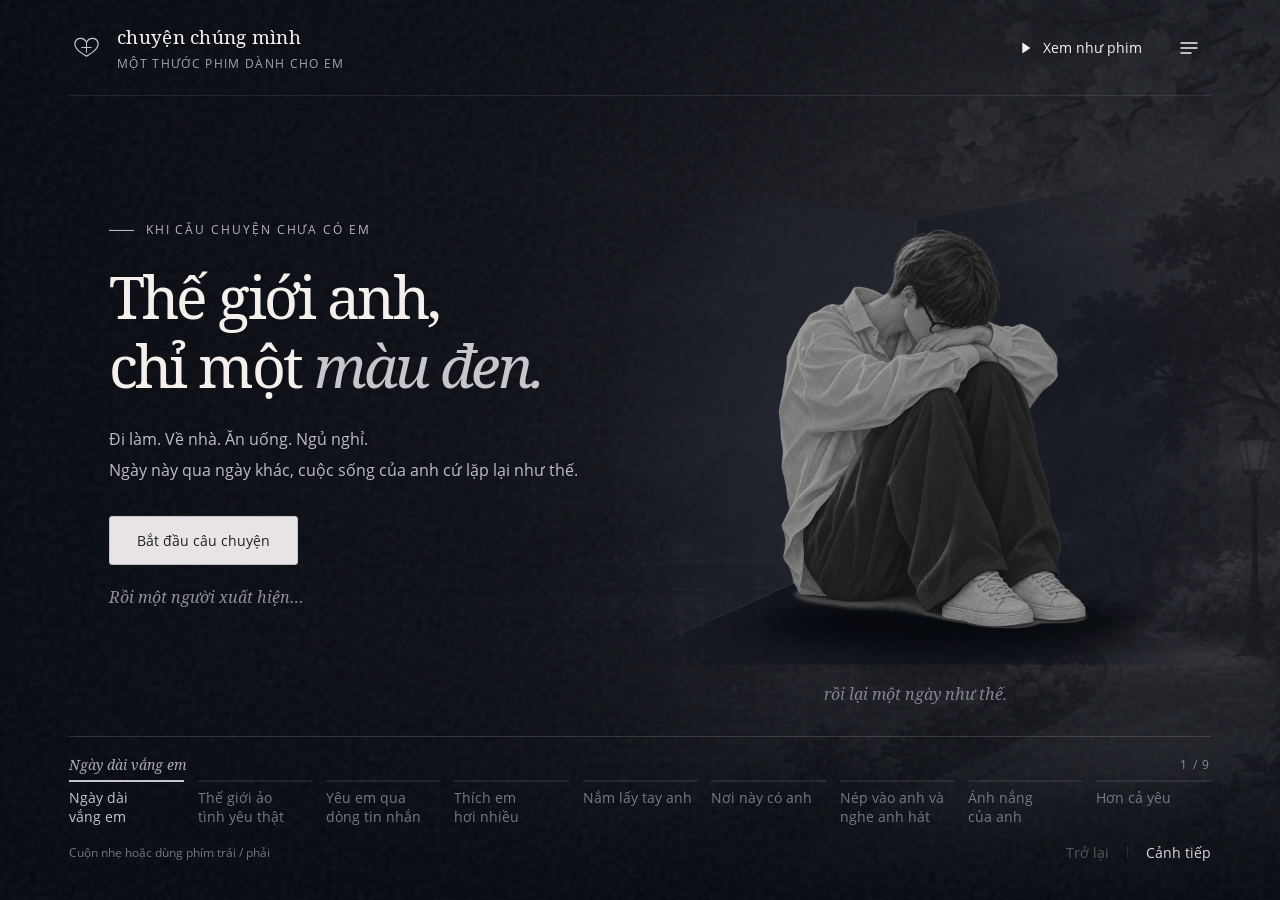
==== chuyen-chung-minh/index.html @ 78149bcb "Give the final chapter a blue night sky and a luminous full moon" ====
<!doctype html>
<html lang="vi">
<head>
  <meta charset="utf-8">
  <meta name="viewport" content="width=device-width,initial-scale=1,viewport-fit=cover">
  <meta name="theme-color" content="#0b0d13">
  <meta name="description" content="Từ những ngày đen trắng, một bình luận trên Threads, đến một câu chuyện có chúng mình. Một thước phim nhỏ dành cho em.">
  <meta property="og:title" content="Kể từ khi có em — Chuyện chúng mình">
  <meta property="og:description" content="Có một người, làm những ngày bình thường bắt đầu có màu.">
  <meta property="og:type" content="website">
  <meta property="og:image" content="./assets/night-garden.webp">
  <title>Kể từ khi có em — Chuyện chúng mình</title>
  <link rel="icon" href="./assets/favicon.svg" type="image/svg+xml">
  <link rel="preload" href="./assets/night-garden.webp" as="image" fetchpriority="high">
  <link rel="preload" href="./assets/story-serif.woff" as="font" type="font/woff" crossorigin>
  <link rel="stylesheet" href="./style.css?v=full-moon-v26">
  <script src="./story.js?v=guitar-evening-v24" defer></script>
</head>
<body data-chapter="0">
  <a class="skip-link" href="#story-title-0">Đến câu chuyện</a>
  <div class="world" aria-hidden="true">
    <img class="landscape" src="./assets/night-garden.webp" alt="" fetchpriority="high">
    <div class="world-shade"></div>
    <div class="world-light"></div>
    <div class="dawn-surface"></div>
    <div class="dawn-bloom"></div>
    <img class="cafe-ambience" src="./assets/first-date-cafe-v16.webp" alt="" decoding="async">
    <img class="library-ambience" src="./assets/library-together-v19.webp" alt="" decoding="async">
    <img class="lake-ambience" src="./assets/an-binh-night-v14.webp" alt="" decoding="async">
    <img class="guitar-ambience" src="./assets/guitar-evening-v24.webp" alt="" decoding="async">
    <div class="location-wash"></div>
    <div class="finale-night-sky"><div class="finale-stars"></div><img class="full-moon" src="./assets/full-moon-v26.webp" alt="" decoding="async"></div>
    <div class="grain"></div>
    <div id="particles" class="particles"></div>
  </div>

  <header class="site-header">
    <a class="wordmark" href="#truoc-khi" aria-label="Chuyện chúng mình, về cảnh đầu">
      <svg viewBox="0 0 40 40" fill="none" aria-hidden="true"><path d="M20 30C14 26 5 21 7 14c2-6 10-6 13 0 3-6 11-6 13 0 2 7-7 12-13 16Z" stroke="currentColor" stroke-width="1.4"/><path d="M14 20h12M20 14v12" stroke="currentColor" stroke-width="1.1"/></svg>
      <span>chuyện chúng mình<span class="wordmark-sub">MỘT THƯỚC PHIM DÀNH CHO EM</span></span>
    </a>
    <div class="header-actions">
      <button id="autoplay" class="text-button auto-button" aria-label="Xem như phim" type="button" aria-pressed="false">
        <svg class="play-icon" viewBox="0 0 20 20" aria-hidden="true"><path d="m7 4 9 6-9 6Z" fill="currentColor"/></svg>
        <svg class="pause-icon" viewBox="0 0 20 20" aria-hidden="true"><path d="M6 4h3v12H6zm5 0h3v12h-3z" fill="currentColor"/></svg>
        <span>Xem như phim</span>
      </button>
      <button id="chapters-open" class="icon-button" type="button" aria-label="Mở các chương" aria-haspopup="dialog">
        <svg viewBox="0 0 24 24" fill="none" aria-hidden="true"><path d="M4 7h16M4 12h16M4 17h10" stroke="currentColor" stroke-width="1.5" stroke-linecap="round"/></svg>
      </button>
    </div>
  </header>

  <main id="story" class="story-stage" aria-label="Câu chuyện qua chín hoạt cảnh" aria-roledescription="trình chiếu">
    <section class="slide is-active" id="truoc-khi" data-duration="14000" aria-labelledby="story-title-0" aria-roledescription="cảnh">
      <div class="slide-copy">
        <p class="eyebrow"><span class="tiny-line"></span>KHI CÂU CHUYỆN CHƯA CÓ EM</p>
        <h1 id="story-title-0" tabindex="-1">Thế giới anh,<br> chỉ một <em>màu đen.</em></h1>
        <p class="story-text">Đi làm. Về nhà. Ăn uống. Ngủ nghỉ.<br> Ngày này qua ngày khác, cuộc sống của anh cứ lặp lại như thế.</p>
        <button class="primary-button" type="button" data-next>Bắt đầu câu chuyện</button>
        <p class="handwritten intro-note">Rồi một người xuất hiện…</p>
      </div>
      <div class="stage-art routine-art" aria-hidden="true">
        <svg class="corner-room" viewBox="0 0 700 600" fill="none">
          <defs><radialGradient id="corner-light"><stop stop-color="#343743" stop-opacity=".32"/><stop offset="1" stop-color="#11141c" stop-opacity="0"/></radialGradient></defs>
          <path d="M12 20 350 78 350 422 12 574Z" fill="#252833" fill-opacity=".68"/>
          <path d="M350 78 688 20 688 574 350 422Z" fill="#151922" fill-opacity=".88"/>
          <path d="m12 574 338-152 338 152Z" fill="#0e1119"/>
          <path d="M350 78v344L12 574m338-152 338 152" stroke="#a6a9b9" stroke-opacity=".2" stroke-width="1.5"/>
          <ellipse cx="350" cy="330" rx="335" ry="280" fill="url(#corner-light)"/>
        </svg>
        <div class="corner-shadow"></div>
        <img class="seated-character" src="./assets/seated-v4.webp" alt="" decoding="async" fetchpriority="high">
        <span class="routine-caption">rồi lại một ngày như thế.</span>
      </div>
    </section>

    <section class="slide" id="threads" data-duration="30000" aria-labelledby="story-title-1" aria-roledescription="cảnh" inert aria-hidden="true">
      <div class="slide-copy">
        <p class="eyebrow"><span class="tiny-line"></span>MỘT CHÚT TÌNH CỜ</p>
        <h2 id="story-title-1" tabindex="-1">Cho đến một ngày,<br> anh <em>thấy em.</em></h2>
        <p class="story-text">Bắt đầu từ một bài viết trên Threads.<br> Anh bình luận ở một bài, rồi hai bài, rồi ba bài. Câu chuyện của mình bắt đầu nhỏ xíu như thế.</p>
        <p class="handwritten">Một bình luận. Một khởi đầu.</p>
      </div>
      <div class="stage-art threads-art">
        <div class="thread-orbit orbit-one" aria-hidden="true"></div><div class="thread-orbit orbit-two" aria-hidden="true"></div>
        <div class="threads-scroll" role="region" aria-label="Bài viết trên Threads và bình luận của chúng mình">
          <article class="threads-post" aria-label="Bài viết của fiwegh">
            <div class="threads-root-post">
              <header class="threads-post-header">
                <svg class="threads-avatar" viewBox="0 0 44 44" aria-hidden="true"><circle cx="22" cy="22" r="21.5" fill="#252a35" stroke="#464e5e"/><circle cx="22" cy="17" r="9" fill="#8b929e"/><path d="M7 37c2-6 8-10 15-10s13 4 15 10a21 21 0 0 1-30 0Z" fill="#8b929e"/></svg>
                <div class="threads-meta"><strong class="threads-user">fiwegh</strong><time datetime="2026-10-11">11/10/2026</time></div>
                <span class="threads-more" aria-hidden="true">•••</span>
              </header>
              <div class="threads-post-content" role="region" aria-label="Bài viết của fiwegh, cuộn để đọc đủ" tabindex="0">
                <p>ngày 1 gửi cho bạn trai tương lai của em.</p>
                <p>hôm qua đúng là một ngày tồi tệ của em giữa thủ đô nhộn nhịp này, anh biết không? em lang thang với chiếc xe thủng săm vào lúc 23h mà không tìm được chỗ sửa. tất cả các tiệm sửa xung quanh đó đều đã đóng cửa rồi và em cũng không thể dắt bộ về với quãng đường 14km được. lúc đó em chỉ còn có 80k trong tài khoản thôi, em cầm đt lên và chẳng biết phải gọi ai giúp đỡ cả, vì em không có bạn bè nào ở gần đó hết. <span class="threads-page-count" aria-label="Phần 1 trên 2">1/2</span></p>
              </div>
              <div class="threads-actions" aria-label="10 lượt thích, 6 bình luận">
                <span class="threads-liked"><svg viewBox="0 0 24 24" aria-hidden="true"><path d="M20.8 4.9c-2.2-2.2-5.5-1.8-7.4.4L12 7l-1.4-1.7C8.7 3.1 5.4 2.7 3.2 4.9c-2.8 2.8-1.5 7.1 1 9.6L12 22l7.8-7.5c2.5-2.5 3.8-6.8 1-9.6Z"/></svg><span>10</span></span>
                <span><svg viewBox="0 0 24 24" aria-hidden="true"><path d="M20.5 11.4A8.6 8.6 0 1 0 12 20c1.3 0 2.5-.3 3.6-.8l4.8 1.2-1.2-4.8c.9-1.3 1.3-2.7 1.3-4.2Z"/></svg><span>6</span></span>
                <span><svg viewBox="0 0 24 24" aria-hidden="true"><path d="M3 9V4m0 0h5M3 4l3 3a8 8 0 0 1 14 3M21 15v5m0 0h-5m5 0-3-3a8 8 0 0 1-14-3"/></svg></span><span><svg viewBox="0 0 24 24" aria-hidden="true"><path d="m4 3 17 9L4 21l3-9-3-9Zm3 9h14"/></svg></span><span><svg viewBox="0 0 24 24" aria-hidden="true"><path d="M6 3h12a1 1 0 0 1 1 1v17l-7-4-7 4V4a1 1 0 0 1 1-1Z"/></svg></span>
              </div>
            </div>
            <article class="threads-reply" aria-label="Bình luận của lamtinhvoinguoila">
              <header class="threads-post-header">
                <span class="threads-avatar threads-reply-avatar" aria-hidden="true">l</span>
                <div class="threads-meta"><strong class="threads-user">lamtinhvoinguoila</strong><time datetime="2026-10-11">11/10/2026</time></div>
                <span class="threads-more" aria-hidden="true">•••</span>
              </header>
              <p class="threads-reply-text">Vậy nên em đã làm gì, có thể cho anh nghe nốt được k</p>
              <div class="threads-actions" aria-label="1 phản hồi">
                <span><svg viewBox="0 0 24 24" aria-hidden="true"><path d="M20.8 4.9c-2.2-2.2-5.5-1.8-7.4.4L12 7l-1.4-1.7C8.7 3.1 5.4 2.7 3.2 4.9c-2.8 2.8-1.5 7.1 1 9.6L12 22l7.8-7.5c2.5-2.5 3.8-6.8 1-9.6Z"/></svg></span><span><svg viewBox="0 0 24 24" aria-hidden="true"><path d="M20.5 11.4A8.6 8.6 0 1 0 12 20c1.3 0 2.5-.3 3.6-.8l4.8 1.2-1.2-4.8c.9-1.3 1.3-2.7 1.3-4.2Z"/></svg><span>1</span></span><span><svg viewBox="0 0 24 24" aria-hidden="true"><path d="M3 9V4m0 0h5M3 4l3 3a8 8 0 0 1 14 3M21 15v5m0 0h-5m5 0-3-3a8 8 0 0 1-14-3"/></svg></span><span><svg viewBox="0 0 24 24" aria-hidden="true"><path d="m4 3 17 9L4 21l3-9-3-9Zm3 9h14"/></svg></span><span><svg viewBox="0 0 24 24" aria-hidden="true"><path d="M6 3h12a1 1 0 0 1 1 1v17l-7-4-7 4V4a1 1 0 0 1 1-1Z"/></svg></span>
              </div>
            </article>
          </article>
        </div>
        <span class="floating-word" aria-hidden="true">tình cờ thôi, mà nhớ mãi.</span>
      </div>
    </section>

    <section class="slide" id="tin-nhan" data-duration="14000" aria-labelledby="story-title-2" aria-roledescription="cảnh" inert aria-hidden="true">
      <div class="slide-copy">
        <p class="eyebrow"><span class="tiny-line"></span>KHOẢNG CÁCH NGẮN ĐI MỘT CHÚT</p>
        <h2 id="story-title-2" tabindex="-1">Rồi anh nhắn em<br> những <em>dòng đầu tiên.</em></h2>
        <p class="story-text">Từ những bình luận dưới bài viết,<br> anh bắt đầu nhắn tin cho em. Hai người xa lạ dần bước vào thế giới của nhau.</p>
        <p class="handwritten">Chúng mình, từ một ô tin nhắn.</p>
      </div>
      <div class="stage-art messages-art">
        <div class="message-halo" aria-hidden="true"></div>
        <article class="dm-phone" aria-label="Những tin nhắn đầu tiên với fiwegh">
          <header class="dm-header">
            <svg class="dm-back" viewBox="0 0 24 24" aria-hidden="true"><path d="m14 5-7 7 7 7M7 12h14"/></svg>
            <svg class="dm-avatar" viewBox="0 0 36 36" aria-hidden="true"><circle cx="18" cy="18" r="18" fill="#c1bfcb"/><path d="M7 32c1-6 5-10 11-10s10 4 11 10" fill="#fff"/><ellipse cx="18" cy="14" rx="7" ry="9" fill="#fff"/></svg><strong>fiwegh</strong>
            <span class="dm-header-icons" aria-hidden="true">
              <svg viewBox="0 0 24 24"><path d="m5 3 4 4-2 3a13 13 0 0 0 7 7l3-2 4 4c-2 5-7 3-12-1S1 5 5 3Z"/></svg>
              <svg viewBox="0 0 24 24"><rect x="3" y="5" width="12" height="14" rx="3"/><path d="m15 9 6-3v12l-6-3Z"/></svg>
            </span>
          </header>
          <div class="dm-conversation">
            <div class="dm-heart dm-heart-one" aria-hidden="true">♥</div><div class="dm-heart dm-heart-two" aria-hidden="true">♥</div><div class="dm-heart dm-heart-three" aria-hidden="true">♥</div>
            <p class="dm-timestamp"><time datetime="2026-10-15T15:02:00+07:00">15:02 15 THG 10</time></p>
            <ol class="dm-messages" aria-label="Cuộc trò chuyện">
              <li class="dm-out"><span class="sr-only">Bạn: </span>Hallo em</li>
              <li class="dm-out"><span class="sr-only">Bạn: </span>Ib dc cho em rùi nè</li>
              <li class="dm-in"><span class="sr-only">fiwegh: </span>hé lo anh</li>
            </ol>
          </div>
        </article>
      </div>
    </section>

    <section class="slide" id="thu-vien" data-duration="14000" aria-labelledby="story-title-3" aria-roledescription="cảnh" inert aria-hidden="true">
      <div class="slide-copy">
        <p class="eyebrow"><span class="tiny-line"></span>MỘT BUỔI Ở THƯ VIỆN HVTC</p>
        <h2 id="story-title-3" tabindex="-1">Mỗi người một việc,<br> <em>vẫn ngồi cạnh nhau.</em></h2>
        <p class="story-text">Ở thư viện Học viện Tài chính, mình ngồi cùng một bàn.<br> Mỗi người một chiếc laptop, cùng làm việc.<br> Chẳng cần nói nhiều, có em ở cạnh là đủ.</p>
        <p class="handwritten">Yên lặng thôi, cũng thấy vui.</p>
      </div>
      <figure class="stage-art library-work-art">
        <img class="library-work-scene" src="./assets/library-together-v19.webp" alt="Tranh vẽ lại thư viện Học viện Tài chính theo ảnh tham khảo: các bàn đọc xếp song song cùng hướng, ghế xanh, nền gạch xám, đèn trần và các giá sách đỏ. Hai đứa ngồi trong dãy bàn chung có vài ghế trống cạnh bên, quay cùng hướng với các sinh viên xung quanh: anh mặc sơ mi trắng, đeo kính và làm việc trên laptop xám; em mặc cardigan hồng và làm việc trên laptop đen." decoding="async">
        <figcaption>Thư viện Học viện Tài chính</figcaption>
      </figure>
    </section>

    <section class="slide" id="gap-nhau" data-duration="14000" aria-labelledby="story-title-4" aria-roledescription="cảnh" inert aria-hidden="true">
      <div class="slide-copy">
        <p class="eyebrow"><span class="tiny-line"></span>BUỔI HẸN ĐẦU Ở CAFÉ NHÀ KỂ</p>
        <h2 id="story-title-4" tabindex="-1">Buổi hẹn đầu,<br> <em>anh nắm tay em.</em></h2>
        <p class="story-text">Buổi hẹn đầu tiên, ở Café Nhà Kể.<br> Anh nắm tay em, dắt em bước vào quán.<br> Thêm một kỷ niệm, có cả hai đứa mình.</p>
        <p class="handwritten">Em ở đây, thật gần.</p>
      </div>
      <figure class="stage-art meeting-cafe-art">
        <img class="cafe-meeting-scene" src="./assets/first-date-cafe-v16.webp" alt="Tranh Café Nhà Kể với tường vàng, cửa chớp xanh và những chậu cây. Anh mặc sơ mi trắng, quần suông đen, nắm tay dẫn em bước vào quán; mèo cam ngồi ở cửa sổ, mèo trắng nằm nghiêng liếm chân trên thềm và mèo tam thể nằm cuộn tròn trong quán." decoding="async">
        <figcaption>Café Nhà Kể · buổi hẹn đầu tiên</figcaption>
      </figure>
    </section>

    <section class="slide" id="gan-hon" data-duration="14000" aria-labelledby="story-title-5" aria-roledescription="cảnh" inert aria-hidden="true">
      <div class="slide-copy">
        <p class="eyebrow"><span class="tiny-line"></span>MỘT ĐÊM BÊN HỒ AN BÌNH</p>
        <h2 id="story-title-5" tabindex="-1">Chỉ cần<br> <em>ngồi cạnh em.</em></h2>
        <p class="story-text">Một đêm ở hồ An Bình, Thành phố Giao Lưu.<br> Em tựa đầu lên vai anh.<br> Anh vòng tay qua vai em, cùng em nghe nhạc.</p>
        <p class="handwritten">Chỉ nghe nhạc, và ở cạnh nhau.</p>
      </div>
      <figure class="stage-art lake-night-art">
        <img class="lake-night-scene" src="./assets/an-binh-night-v14.webp" alt="Tranh đêm ở hồ An Bình, góc nhìn từ mặt hồ vào bờ: hai đứa ngồi trên mép kè quay ra nước, chân xuôi xuống mặt kè dốc; phía sau là đường dạo và hàng cây. Em tựa đầu vào vai anh, anh ôm vai ngoài của em, cùng em nghe nhạc." decoding="async">
        <figcaption>Hồ An Bình · Thành phố Giao Lưu</figcaption>
      </figure>
    </section>

    <section class="slide" id="nghe-anh-hat" data-duration="18000" aria-labelledby="story-title-6" aria-roledescription="cảnh" inert aria-hidden="true">
      <div class="slide-copy">
        <p class="eyebrow"><span class="tiny-line"></span>MỘT BUỔI ANH ĐÀN CHO EM NGHE</p>
        <h2 id="story-title-6" tabindex="-1">Nép vào anh,<br> <em>nghe anh hát.</em></h2>
        <p class="story-text">Anh ôm cây đàn, em ngồi ngay bên cạnh.<br> Đàn cho em nghe, rồi giữ lại khoảnh khắc này.<br> Một kỷ niệm nhỏ, mà anh muốn nhớ thật lâu.</p>
        <p class="handwritten">Một người đàn, một người lắng nghe.</p>
      </div>
      <figure class="stage-art guitar-performance-art">
        <img class="guitar-performance-scene" src="./assets/guitar-evening-v24.webp" alt="Tranh hai đứa ngồi cạnh nhau trong căn phòng quen: anh tóc layer, đeo kính và mặc sơ mi trắng, ôm cây đàn guitar nâu trên đùi rồi nghiêng người hôn nhẹ lên má em; em tóc dài, gương mặt thon, mặc áo trắng và mỉm cười." decoding="async">
        <figcaption>Một buổi anh đàn cho em nghe</figcaption>
      </figure>
    </section>

    <section class="slide" id="co-mau" data-duration="16000" aria-labelledby="story-title-7" aria-roledescription="cảnh" inert aria-hidden="true">
      <div class="slide-copy">
        <p class="eyebrow"><span class="tiny-line"></span>NHỮNG ĐIỀU NHỎ BÉ CỦA HAI ĐỨA</p>
        <h2 id="story-title-7" tabindex="-1">Những ngày thường,<br> bắt đầu <em>có màu.</em></h2>
        <p class="story-text">Chúng mình dần thân thiết hơn,<br> có thêm những kỷ niệm cùng nhau.<br> Thế giới từng đen kịt của anh cũng dần đổi khác.</p>
        <p class="handwritten">Từng chút một. Kể từ khi có em.</p>
      </div>
      <div class="stage-art memories-art" aria-hidden="true">
        <div class="memory-line"></div>
        <figure class="memory-card memory-one"><div class="memory-picture first-memory"><span class="memory-at">@</span><span class="drawn-comment"></span><span class="memory-miniheart">♡</span></div><figcaption>Từ một bình luận</figcaption><span class="memory-tape"></span></figure>
        <figure class="memory-card memory-two"><div class="memory-picture second-memory"><img src="./assets/him-v3.webp" alt="" decoding="async"><img src="./assets/her-v2.webp" alt="" decoding="async"></div><figcaption>Đến những buổi gặp</figcaption><span class="memory-tape"></span></figure>
        <figure class="memory-card memory-three"><div class="memory-picture third-memory"><img src="./assets/together-v3.webp" alt="" decoding="async"></div><figcaption>Rồi bao kỷ niệm</figcaption><span class="memory-tape"></span></figure>
        <span class="memories-caption">gom lại thành chúng mình.</span>
      </div>
    </section>

    <section class="slide" id="chung-minh" data-duration="16000" aria-labelledby="story-title-8" aria-roledescription="cảnh" inert aria-hidden="true">
      <div class="slide-copy">
        <p class="eyebrow"><span class="tiny-line"></span>VÀ CÂU CHUYỆN VẪN ĐANG ĐƯỢC VIẾT</p>
        <h2 id="story-title-8" tabindex="-1">Đêm nay,<br> <em>trăng đẹp nhỉ</em></h2>
        <p class="story-text">Nếu có thể, ai chẳng muốn là xuân hạ thu đông của một người</p>
        <p class="handwritten final-note">Những trang tiếp theo, mình cùng viết nhé.</p>
        <button id="replay" class="primary-button replay-button" type="button">Kể lại từ đầu</button>
      </div>
      <div class="stage-art final-art" role="img" aria-label="Anh dang hai tay đón em. Em chạy tới ôm, anh hơi ngả ra sau rồi ôm em trong lòng.">
        <div class="final-sun" aria-hidden="true"></div><div class="final-ring" aria-hidden="true"></div>
        <svg class="finale-actors" viewBox="0 0 1600 1600" fill="none" aria-hidden="true" focusable="false">
          <g class="final-welcome"><image href="./assets/welcome-v4.webp" x="180" y="25" width="1024" height="1536"/></g>
          <g class="final-run-path"><g class="final-run-bob"><image href="./assets/running-v4.webp" x="260" y="194" width="911.54" height="1367"/></g></g>
          <g class="final-catch"><image href="./assets/catch-v4.webp" x="305" y="25" width="1024" height="1536"/></g>
        </svg>
        <div class="final-heart" aria-hidden="true">♡</div><span class="final-caption" aria-hidden="true">kể từ khi có em.</span>
      </div>
    </section>
    <div class="scene-wipe" aria-hidden="true"></div>
  </main>

  <footer class="story-footer">
    <div class="footer-top"><p id="scene-caption">Ngày dài vắng em</p><span id="scene-position" class="scene-position">1 / 9</span></div>
    <nav class="chapter-nav" aria-label="Chọn cảnh">
      <button class="chapter-button is-current" type="button" data-goto="0" aria-current="step"><span class="chapter-track"><i></i></span><span>Ngày dài vắng em</span></button>
      <button class="chapter-button" type="button" data-goto="1"><span class="chapter-track"><i></i></span><span>Thế giới ảo tình yêu thật</span></button>
      <button class="chapter-button" type="button" data-goto="2"><span class="chapter-track"><i></i></span><span>Yêu em qua dòng tin nhắn</span></button>
      <button class="chapter-button" type="button" data-goto="3"><span class="chapter-track"><i></i></span><span>Thích em hơi nhiều</span></button>
      <button class="chapter-button" type="button" data-goto="4"><span class="chapter-track"><i></i></span><span>Nắm lấy tay anh</span></button>
      <button class="chapter-button" type="button" data-goto="5"><span class="chapter-track"><i></i></span><span>Nơi này có anh</span></button>
      <button class="chapter-button" type="button" data-goto="6"><span class="chapter-track"><i></i></span><span>Nép vào anh và nghe anh hát</span></button>
      <button class="chapter-button" type="button" data-goto="7"><span class="chapter-track"><i></i></span><span>Ánh nắng của anh</span></button>
      <button class="chapter-button" type="button" data-goto="8"><span class="chapter-track"><i></i></span><span>Hơn cả yêu</span></button>
    </nav>
    <div class="footer-bottom"><span class="navigation-hint">Cuộn nhẹ hoặc dùng phím trái / phải</span><div class="scene-controls"><button id="previous" class="text-button" type="button" disabled>Trở lại</button><span class="control-divider"></span><button id="next" class="text-button next-button" type="button">Cảnh tiếp</button></div></div>
  </footer>

  <dialog id="chapters-dialog" class="chapters-dialog" aria-labelledby="chapters-title">
    <div class="dialog-top"><span class="eyebrow">TỪ MỘT NGƯỜI XA LẠ</span><button id="chapters-close" class="icon-button" type="button" aria-label="Đóng các chương">×</button></div>
    <h2 id="chapters-title">Đến một người <em>đặc biệt.</em></h2>
    <nav aria-label="Các chương của câu chuyện">
      <button type="button" data-goto="0"><span>Ngày dài vắng em</span><small>Những ngày đen trắng</small></button>
      <button type="button" data-goto="1"><span>Thế giới ảo tình yêu thật</span><small>Những bình luận đầu tiên</small></button>
      <button type="button" data-goto="2"><span>Yêu em qua dòng tin nhắn</span><small>Hai thế giới bắt đầu chạm nhau</small></button>
      <button type="button" data-goto="3"><span>Thích em hơi nhiều</span><small>Cùng làm việc ở thư viện HVTC</small></button>
      <button type="button" data-goto="4"><span>Nắm lấy tay anh</span><small>Nắm tay em bước vào quán</small></button>
      <button type="button" data-goto="5"><span>Nơi này có anh</span><small>Tựa vai nghe nhạc bên hồ</small></button>
      <button type="button" data-goto="6"><span>Nép vào anh và nghe anh hát</span><small>Một buổi anh đàn cho em nghe</small></button>
      <button type="button" data-goto="7"><span>Ánh nắng của anh</span><small>Những ngày thường bắt đầu có màu</small></button>
      <button type="button" data-goto="8"><span>Hơn cả yêu</span><small>Những trang tiếp theo của chúng mình</small></button>
    </nav>
  </dialog>
  <p id="announcer" class="sr-only" aria-live="polite" aria-atomic="true"></p>
  <noscript><p class="noscript-message">Bật JavaScript để xem hoạt cảnh và chuyển qua các chương.</p></noscript>
</body>
</html>
---- chuyen-chung-minh/style.css ----
@font-face{font-family:StorySerif;src:url('./assets/story-serif.woff') format('woff');font-weight:400;font-style:normal;font-display:swap}
@font-face{font-family:StorySerif;src:url('./assets/story-serif-italic.woff') format('woff');font-weight:400;font-style:italic;font-display:swap}
@font-face{font-family:StorySans;src:url('./assets/story-sans.woff') format('woff');font-weight:400;font-style:normal;font-display:swap}
:root{color-scheme:dark;--ink:#0b0d13;--paper:#f5f0ec;--muted:#a4a4ab;--rose:#eeb9bd;--line:rgba(234,229,225,.17);--serif:StorySerif,Georgia,serif;--sans:StorySans,Arial,sans-serif;--gray:1;--landscape-opacity:.16;--warm-opacity:0;--scene-color:#121319;--accent:#c6c6cb}
*{box-sizing:border-box}html{font-size:16px}body{margin:0;min-width:320px;height:100svh;height:100dvh;overflow:hidden;display:grid;grid-template-rows:96px minmax(0,1fr) 164px;background:var(--ink);color:var(--paper);font-family:var(--sans);-webkit-font-smoothing:antialiased;transition:background 1.3s ease}
button,a{-webkit-tap-highlight-color:transparent}button{font:inherit;color:inherit;cursor:pointer}button:disabled{cursor:default;opacity:.3}a{color:inherit;text-decoration:none}button:focus-visible,a:focus-visible{outline:2px solid var(--rose);outline-offset:6px}button{touch-action:manipulation}h1,h2,p,figure{margin:0}h1,h2{font-family:var(--serif);font-weight:400}em{font-family:var(--serif);font-weight:400;font-style:italic;color:var(--accent);transition:color 1.2s ease}svg{display:block}h1:focus,h2:focus{outline:none}
.world{position:fixed;inset:0;overflow:hidden;z-index:-2;background:var(--scene-color);transition:background 1.4s ease}.landscape{width:100%;height:100%;object-fit:cover;object-position:center;opacity:var(--landscape-opacity);filter:grayscale(var(--gray));transform:scale(1.06);transition:filter 1.8s ease,opacity 1.8s ease,transform 9s ease;will-change:transform}.world-shade{position:absolute;inset:0;background:linear-gradient(90deg,rgba(6,9,16,.91) 0%,rgba(6,9,16,.7) 36%,rgba(6,9,16,.05) 76%),linear-gradient(0deg,rgba(5,9,15,.94),transparent 27%,transparent 80%,rgba(5,9,15,.28))}.world-light{position:absolute;inset:0;background:radial-gradient(ellipse at 78% 55%,rgba(226,146,162,.14),transparent 52%);opacity:var(--warm-opacity);transition:opacity 1.6s}.grain{position:absolute;inset:0;opacity:.065;background-image:url("data:image/svg+xml,%3Csvg viewBox='0 0 180 180' xmlns='http://www.w3.org/2000/svg'%3E%3Cfilter id='n'%3E%3CfeTurbulence type='fractalNoise' baseFrequency='.78' numOctaves='3' stitchTiles='stitch'/%3E%3C/filter%3E%3Cpath fill='%23fff' filter='url(%23n)' d='M0 0h180v180H0z'/%3E%3C/svg%3E");pointer-events:none}
.site-header,.story-footer{position:relative;z-index:10;margin:0 5.4vw}.site-header{display:flex;align-items:center;justify-content:space-between;border-bottom:1px solid rgba(255,255,255,.09)}.wordmark{display:flex;align-items:center;gap:13px}.wordmark>svg{width:35px;height:35px;color:var(--accent);transition:color 1.2s}.wordmark>span{font-family:var(--serif);font-size:1.18rem;letter-spacing:.015em}.wordmark-sub{display:block;margin-top:5px;color:#a4a5ad;font-family:var(--sans);font-size:.65rem;letter-spacing:.16em}.header-actions{display:flex;align-items:center;gap:25px}.text-button,.icon-button{border:0;background:transparent;display:inline-flex;align-items:center;justify-content:center;gap:9px;min-height:44px;padding:8px 0;font-size:.875rem}.text-button{transition:color .2s}.text-button:hover:not(:disabled){color:var(--rose)}.auto-button svg{width:18px;height:18px}.auto-button .pause-icon{display:none}.auto-button[aria-pressed=true] .play-icon{display:none}.auto-button[aria-pressed=true] .pause-icon{display:block}.icon-button{width:44px;min-width:44px;padding:9px}.icon-button>svg{width:24px;height:24px}
.story-stage{position:relative;min-height:0;isolation:isolate;touch-action:pan-y}.slide{position:absolute;inset:0;overflow:hidden;opacity:0;visibility:hidden;transform:translateX(36px);transition:opacity .7s ease,transform .9s cubic-bezier(.19,1,.22,1),visibility .7s;pointer-events:none}.slide.is-active{opacity:1;visibility:visible;transform:none;pointer-events:auto}.slide.is-before{transform:translateX(-36px)}.slide-copy{position:absolute;z-index:4;left:8.5vw;top:50%;transform:translateY(-50%);width:44%;max-width:620px;padding:20px 0}.eyebrow{display:flex;align-items:center;gap:12px;letter-spacing:.16em;line-height:1.7;font-size:.7rem;color:#b9b6bf}.tiny-line{width:25px;height:1px;background:var(--accent);flex-shrink:0;transition:background 1s}.slide h1,.slide h2{font-size:clamp(2.7rem,4.6vw,5.2rem);line-height:1.16;letter-spacing:-.045em;margin:22px 0 25px;max-width:100%;text-wrap:balance}.story-text{font-size:clamp(1rem,1.08vw,1.13rem);line-height:1.95;color:#bebdc7;max-width:480px;text-wrap:pretty}.handwritten{font-family:var(--serif);font-style:italic;color:var(--accent);font-size:1.1rem;line-height:1.8;margin-top:25px;transition:color 1.2s}.primary-button{display:inline-flex;align-items:center;justify-content:center;min-height:49px;margin-top:30px;padding:14px 27px;font-size:.875rem;border:1px solid #c7c3c7;background:#e8e3e4;color:#202127;border-radius:3px;transition:background .25s,transform .25s,box-shadow .25s}.primary-button:hover{background:#fff3f1;transform:translateY(-2px);box-shadow:0 7px 30px #eeb9bd20}.intro-note{font-size:1rem;margin-top:18px;color:#929199}.slide.is-active .slide-copy>*{animation:copy-arrive .9s cubic-bezier(.19,1,.22,1) both}.slide.is-active .slide-copy>*:nth-child(2){animation-delay:.07s}.slide.is-active .slide-copy>*:nth-child(3){animation-delay:.17s}.slide.is-active .slide-copy>*:nth-child(4){animation-delay:.28s}.slide.is-active .slide-copy>*:nth-child(5){animation-delay:.34s}
.stage-art{position:absolute;z-index:2;width:49%;height:100%;right:3.5%;top:0;pointer-events:none}.stage-art img{user-select:none}.stage-art>*{animation-play-state:paused!important}.is-active .stage-art>*{animation-play-state:running!important}
.routine-art{height:95%;top:3%;right:4%}.clock-ring{position:absolute;width:min(34vw,440px);aspect-ratio:1;left:50%;top:44%;transform:translate(-50%,-50%);border:1px solid #68697529;border-radius:50%}.clock-ring:before,.clock-ring:after{content:"";position:absolute;border:1px solid #68697518;inset:20px;border-radius:50%}.clock-ring:after{inset:-22px}.clock-ring span{position:absolute;left:50%;top:50%;height:45%;width:1px;background:linear-gradient(#a6a6ae55,transparent);transform-origin:top;animation:clock-turn 28s linear infinite}.lone-character{position:absolute;left:50%;bottom:11%;height:76%;max-width:65%;object-fit:contain;filter:grayscale(1) brightness(.69);transform:translateX(-50%);animation:lone-breathe 5s ease-in-out infinite}.routine-path{position:absolute;left:17%;right:17%;top:15%;bottom:17%;border:1px dashed #71737d24;border-radius:47%}.routine-chip{position:absolute;display:flex;flex-direction:column;align-items:center;gap:10px;color:#a3a3ae;font-size:.875rem;animation:cycle-light 12s linear infinite}.routine-chip>svg{width:29px;height:29px;fill:none;stroke:currentColor;stroke-width:1.15;stroke-linecap:round;stroke-linejoin:round}.work-chip{left:20%;top:9%}.home-chip{right:15%;top:22%;animation-delay:3s}.eat-chip{right:16%;bottom:19%;animation-delay:6s}.sleep-chip{left:16%;bottom:24%;animation-delay:9s}.routine-caption{position:absolute;bottom:4%;width:100%;text-align:center;font-family:var(--serif);font-style:italic;color:#85858f;font-size:1rem}
.threads-art{display:flex;align-items:center;justify-content:center}.post-card{width:340px;max-width:85%;padding:24px 25px;background:linear-gradient(145deg,#1e2532,#111722);border:1px solid #747c903b;border-radius:15px;box-shadow:0 34px 90px #04070f66;transform:rotate(-5deg);animation:card-hover 7s ease-in-out infinite}.post-top{display:flex;align-items:center;gap:10px;line-height:1.3}.profile-dot{background:linear-gradient(130deg,#e2acb4,#9d769d);border:1px solid #f0bdc733;border-radius:50%;width:37px;height:37px;display:grid;place-items:center;color:#322438;font-family:var(--serif);font-style:italic;flex-shrink:0}.post-top>span:not(.thread-symbol){font-size:.85rem}.post-top small{display:block;color:#7c8596;font-size:.75rem;margin-top:5px}.thread-symbol{margin-left:auto;font-size:1.8rem;line-height:1;color:#e5dfe7;font-family:Arial,sans-serif}.post-lines{display:grid;gap:9px;padding:24px 0}.post-lines i,.comment i{height:5px;border-radius:3px;background:#6270844a;display:block;width:92%}.post-lines i:nth-child(2){width:100%}.post-lines i:nth-child(3){width:64%}.post-actions{display:flex;gap:17px;align-items:center;color:#a4a8b2;font-size:1.5rem;height:20px}.post-actions svg{width:19px;height:19px;fill:none;stroke:currentColor;stroke-width:1}.post-divider{height:1px;background:#7d869322;margin:20px 0}.comment{display:flex;align-items:center;gap:10px;margin-top:17px}.comment>div{flex:1}.comment-avatar{width:28px;height:28px;border-radius:50%;background:#414858;color:#c1bdc7;display:grid;place-items:center;font-family:var(--serif);font-style:italic;font-size:.9rem}.comment b{font-size:.79rem;font-weight:400;display:block;color:#c9c5d0;margin-bottom:7px}.comment i{height:4px;max-width:130px}.comment>span:last-child{color:#9494a3}.comment>span.pink{color:var(--rose)}.is-active .comment{animation:comment-arrive 8s both infinite}.is-active .comment-two{animation-delay:1.2s}.is-active .comment-three{animation-delay:2.4s}.thread-orbit{position:absolute;width:400px;aspect-ratio:1;border:1px solid #caabb014;border-radius:50%}.orbit-one{transform:rotate(25deg) scaleX(.85)}.orbit-two{transform:rotate(-35deg) scaleX(.85)}.floating-word{position:absolute;right:11%;bottom:6%;font-family:var(--serif);font-style:italic;color:#c7a9b8;transform:rotate(-7deg);font-size:1.1rem}.color-spark{position:absolute;width:6px;height:6px;border-radius:50%;background:var(--rose);box-shadow:0 0 25px #f8b5ca99;animation:sparkle 4s ease-in-out infinite}.spark-one{left:13%;top:23%}.spark-two{right:14%;bottom:23%;animation-delay:2s}
.messages-art{display:flex;align-items:center;justify-content:center}.message-halo{position:absolute;width:410px;height:410px;border-radius:50%;background:radial-gradient(ellipse,#b481aa20,transparent 68%);animation:glow-breathe 6s ease-in-out infinite}.phone{position:relative;width:272px;height:428px;max-height:94%;border:1px solid #a4a7bd55;background:linear-gradient(155deg,#222c40,#151b2b);border-radius:35px;box-shadow:17px 30px 75px #060a1580,inset 0 0 0 5px #101521aa;padding:31px 19px 20px;transform:rotate(7deg);animation:phone-hover 7s ease-in-out infinite}.phone-speaker{position:absolute;top:12px;left:40%;height:5px;width:20%;background:#0c1120;border-radius:5px}.phone-header{display:flex;align-items:center;gap:10px;border-bottom:1px solid #c6cad814;padding-bottom:12px}.phone-header>div:nth-child(2){font-size:1rem;font-family:var(--serif)}.phone-header small{display:block;color:#9c9eb1;font-family:var(--sans);font-size:.65rem;margin-top:4px}.phone-header>span{margin-left:auto;color:var(--rose);font-size:1.4rem}.chat-date{font-size:.57rem;letter-spacing:.12em;color:#a5a6b7;text-align:center;padding:19px 0 15px}.chat-bubble{padding:12px 13px;border-radius:12px;display:grid;gap:7px;max-width:75%;position:relative}.chat-bubble i{display:block;width:110px;max-width:100%;height:4px;border-radius:4px;background:#e6c7dd5e}.chat-bubble i:last-child{width:68%}.bubble-out{background:#785b81;margin-left:auto;border-bottom-right-radius:3px}.bubble-in{background:#364258;margin-right:auto;border-bottom-left-radius:3px;margin-top:12px}.bubble-in i{background:#b9c4dd47}.bubble-three{margin-top:13px}.bubble-four{margin-top:13px}.bubble-heart{position:absolute;right:12px;bottom:8px;font-size:1.3rem;color:#f5d3db}.sent-note{display:block;text-align:right;font-size:.6rem;color:#a49eb6;margin-top:5px}.phone-input{position:absolute;bottom:20px;left:19px;right:19px;display:flex;align-items:center;justify-content:space-between;gap:10px;border:1px solid #a2a8bc2b;border-radius:20px;padding:10px 13px;color:#9698b1;font-size:.72rem}.typing{display:flex;gap:3px}.typing i{display:block;width:3px;height:3px;background:#c8b5d1;border-radius:50%;animation:typing 1.3s infinite}.typing i:nth-child(2){animation-delay:.18s}.typing i:nth-child(3){animation-delay:.36s}.little-message{position:absolute;background:#263149d9;border:1px solid #c3bed532;border-radius:10px;padding:12px 17px;font-family:var(--serif);font-style:italic;font-size:1.05rem;color:#d3c1d9;box-shadow:0 10px 30px #080b1233}.message-float-one{left:1%;top:23%;transform:rotate(-9deg);animation:float-small 6s infinite ease-in-out}.message-float-two{right:0;bottom:20%;transform:rotate(5deg);animation:float-small 6s infinite ease-in-out reverse}.is-active .bubble-one,.is-active .sent-note{animation:chat-arrive 10s infinite both}.is-active .bubble-two{animation:chat-arrive 10s .9s infinite both}.is-active .bubble-three{animation:chat-arrive 10s 1.8s infinite both}.is-active .bubble-four{animation:chat-arrive 10s 2.7s infinite both}
.meeting-art{right:3%;height:100%}.meeting-glow{position:absolute;inset:12% 1% 3%;background:radial-gradient(ellipse at 50% 70%,#e4adbc24,transparent 65%);border-radius:50%;animation:glow-breathe 6s infinite ease-in-out}.meeting-boy,.meeting-girl{position:absolute;bottom:5%;height:88%;width:50%;object-fit:contain;filter:drop-shadow(0 14px 25px #12162940)}.meeting-boy{left:6%}.meeting-girl{right:3%;height:83%}.is-active .meeting-boy{animation:meet-from-left 6s cubic-bezier(.18,.65,.25,1) both}.is-active .meeting-girl{animation:meet-from-right 6s cubic-bezier(.18,.65,.25,1) both}.ground-line{position:absolute;bottom:8%;left:18%;right:13%;height:1px;background:linear-gradient(90deg,transparent,#d3a1ba66,transparent)}.meeting-heart{position:absolute;top:3%;left:49%;font-size:3.6rem;font-family:var(--serif);color:#eec1c8;transform:rotate(7deg);animation:heart-beat 3s ease-in-out infinite}.meeting-label{position:absolute;z-index:2;font-family:var(--serif);font-style:italic;color:#e2c5cf;font-size:1rem;background:#273049a1;padding:9px 15px;border:1px solid #d9bbcb20;border-radius:3px;white-space:nowrap}.label-first{left:0;top:32%;transform:rotate(-7deg)}.label-second{right:-1%;bottom:15%;transform:rotate(5deg)}
.embrace-art{right:2%;width:51%}.together-character{position:absolute;left:50%;bottom:0;height:98%;width:85%;object-fit:contain;transform:translateX(-50%);animation:couple-breathe 6s infinite ease-in-out}.embrace-glow{position:absolute;inset:5% 4%;background:radial-gradient(ellipse,#e99fbd25,transparent 69%);border-radius:50%;animation:glow-breathe 7s infinite ease-in-out}.embrace-orbit{position:absolute;width:72%;aspect-ratio:1;top:50%;left:50%;border:1px solid #edbacb20;border-radius:50%}.orbit-a{transform:translate(-50%,-50%) rotate(-22deg) scaleX(.75)}.orbit-b{transform:translate(-50%,-50%) rotate(22deg) scaleX(.75)}.embrace-heart{position:absolute;color:#edb9c7;font-family:var(--serif);font-size:2.3rem;animation:heart-rise 7s infinite both;opacity:0}.heart-one{left:22%;top:30%}.heart-two{right:21%;top:42%;animation-delay:2.3s;font-size:1.6rem}.heart-three{right:28%;top:15%;animation-delay:4.6s;font-size:1.4rem}
.memories-art{right:3%;width:49%;height:94%;top:3%}.memory-line{position:absolute;width:92%;height:110px;border-bottom:1px solid #efced24f;border-radius:50%;top:1%;transform:rotate(-4deg)}.memory-card{position:absolute;width:207px;aspect-ratio:.79;padding:11px 11px 19px;background:#e2d3d1;box-shadow:0 20px 50px #070a124d;color:#40383f;animation:memory-float 7s ease-in-out infinite}.memory-picture{position:relative;height:84%;background:#6c6e8b;overflow:hidden}.memory-card figcaption{font-family:var(--serif);font-style:italic;font-size:.94rem;text-align:center;margin-top:11px}.memory-one{left:5%;top:8%;transform:rotate(-13deg);--card-rotation:-13deg}.memory-two{right:4%;top:22%;transform:rotate(10deg);--card-rotation:10deg;animation-delay:-2s}.memory-three{left:20%;top:48%;transform:rotate(-5deg);--card-rotation:-5deg;animation-delay:-4s}.memory-tape{position:absolute;left:50%;top:-12px;transform:translateX(-50%) rotate(-6deg);width:72px;height:24px;background:#d2c5bba6;opacity:.9}.first-memory{background:linear-gradient(150deg,#343c55,#9b7893)}.memory-at{position:absolute;font-size:4rem;left:24%;top:16%;font-family:Arial,sans-serif;transform:rotate(-12deg);color:#ead1df}.memory-miniheart{position:absolute;font-size:2.7rem;right:14%;bottom:14%;transform:rotate(17deg);color:#f5d4df}.drawn-comment{position:absolute;left:17%;bottom:22%;width:65px;height:36px;border:1px solid #dabacd77;border-radius:9px}.drawn-comment:after{content:"";position:absolute;width:25px;height:3px;background:#dabacd77;top:11px;left:12px;box-shadow:0 8px #dabacd77}.second-memory{background:linear-gradient(155deg,#6d7190,#d1a7b6)}.second-memory img{position:absolute;bottom:-23%;height:118%;width:auto;max-width:90%}.second-memory img:first-child{left:-4%}.second-memory img:last-child{right:-4%;height:112%}.third-memory{background:linear-gradient(155deg,#b17e91,#f2bfaa)}.third-memory>img{height:125%;position:absolute;top:1%;left:50%;transform:translateX(-50%)}.memories-caption{position:absolute;right:0;bottom:0;font-family:var(--serif);font-style:italic;color:#dfbbc4;font-size:1.1rem;transform:rotate(-7deg)}
.final-art{right:2%;width:51%}.final-sun{position:absolute;width:68%;aspect-ratio:1;border-radius:50%;top:49%;left:50%;transform:translate(-50%,-50%);background:radial-gradient(ellipse,#f9c2b12e,#f2aeaf0d 65%,transparent 70%);animation:glow-breathe 7s infinite ease-in-out}.final-ring{position:absolute;width:65%;aspect-ratio:1;border-radius:50%;top:51%;left:50%;transform:translate(-50%,-50%);border:1px solid #f2bfbd3b;box-shadow:0 0 0 22px #f2bfbd07,0 0 0 44px #f2bfbd04}.final-boy,.final-girl{position:absolute;bottom:7%;height:87%;width:54%;object-fit:contain}.final-boy{left:8%;animation:final-sway 7s infinite ease-in-out}.final-girl{right:4%;height:81%;animation:final-sway 7s -2s infinite ease-in-out}.final-heart{position:absolute;top:1%;left:47%;font-size:3rem;color:#f2c6ce;font-family:var(--serif);animation:heart-beat 4s ease-in-out infinite}.final-caption{position:absolute;bottom:0;left:0;width:100%;text-align:center;font-size:1.25rem;color:#eed0d0;font-family:var(--serif);font-style:italic}.final-note{margin-top:20px}.replay-button{background:#ecc3bf;border-color:#ecc3bf;margin-top:22px}
.story-footer{border-top:1px solid var(--line);padding-top:18px;display:flex;flex-direction:column}.footer-top{display:flex;justify-content:space-between;align-items:center;margin-bottom:13px}.footer-top p{font-size:.8rem;color:#adabb6;font-family:var(--serif);font-style:italic}.scene-position{font-size:.75rem;color:#888996;font-variant-numeric:tabular-nums;letter-spacing:.12em}.chapter-nav{display:grid;grid-template-columns:repeat(9,minmax(0,1fr));gap:14px}.chapter-button{border:0;padding:0;background:none;text-align:left;color:#777985;min-height:42px;font-size:.75rem;transition:color .4s}.chapter-button:hover{color:#d8c8cf}.chapter-track{height:2px;background:#9897a426;display:block;margin-bottom:11px;overflow:hidden}.chapter-track i{display:block;width:100%;height:100%;background:var(--accent);transform:scaleX(0);transform-origin:left;transition:transform .7s,background 1s}.chapter-button.is-past .chapter-track i,.chapter-button.is-current .chapter-track i{transform:scaleX(1)}.chapter-button.is-past{color:#b0a8b7}.chapter-button.is-current{color:var(--accent)}.is-playing .chapter-button.is-current .chapter-track i{transition:none;transform:scaleX(var(--progress,0))}.footer-bottom{display:flex;align-items:center;justify-content:space-between;margin-top:8px}.navigation-hint{font-size:.72rem;color:#737583}.scene-controls{display:flex;align-items:center;gap:18px}.scene-controls>.text-button{min-height:36px;font-size:.8rem}.control-divider{width:1px;height:12px;background:#a6a4b42e}.next-button{color:#dfd4dc}
body[data-chapter="1"]{--gray:.8;--landscape-opacity:.29;--warm-opacity:.15;--scene-color:#0d111a;--accent:#d6a5b7}body[data-chapter="2"]{--gray:.58;--landscape-opacity:.43;--warm-opacity:.3;--scene-color:#111829;--accent:#e5afc8}body[data-chapter="4"]{--gray:.3;--landscape-opacity:.59;--warm-opacity:.5;--scene-color:#162039;--accent:#f0bbcd}body[data-chapter="5"]{--gray:.12;--landscape-opacity:.7;--warm-opacity:.7;--scene-color:#1e2942;--accent:#f3b7c6}body[data-chapter="7"]{--gray:0;--landscape-opacity:.82;--warm-opacity:.8;--scene-color:#24324d;--accent:#f7c0c4}body[data-chapter="8"]{--gray:0;--landscape-opacity:.9;--warm-opacity:1;--scene-color:#293952;--accent:#f6c5bd}body[data-chapter="4"] .landscape{transform:scale(1.13) translateX(-1%)}body[data-chapter="5"] .landscape{transform:scale(1.09) translateY(-1%)}body[data-chapter="7"] .landscape{transform:scale(1.1) translateX(-1%)}body[data-chapter="8"] .landscape{transform:scale(1.03)}
.particle{position:absolute;width:3px;height:3px;border-radius:60% 20%;background:#f3c1bd;opacity:0;animation:particle-drift var(--duration,18s) var(--delay,0s) linear infinite;left:var(--x);top:var(--y);filter:grayscale(var(--gray));transition:filter 1.5s}.particles{position:absolute;inset:0;opacity:var(--warm-opacity);transition:opacity 1.5s}.scene-wipe{position:absolute;inset:0;z-index:9;pointer-events:none;background:linear-gradient(115deg,transparent 22%,#e7b4cb0f 48%,#f7d1c61a 51%,transparent 75%);transform:translateX(-120%)}.is-transitioning .scene-wipe{animation:scene-wipe 1s cubic-bezier(.3,.5,.2,1)}
.chapters-dialog{color:var(--paper);width:min(560px,calc(100% - 32px));max-height:calc(100dvh - 50px);padding:24px 32px 29px;background:#171f2e;border:1px solid #bfb5c332;border-radius:10px;box-shadow:0 30px 100px #01030bb3;overflow:auto}.chapters-dialog::backdrop{background:#070a14c9;backdrop-filter:blur(10px)}.dialog-top{display:flex;justify-content:space-between;align-items:center}.dialog-top .icon-button{font-size:1.8rem;font-family:var(--serif)}.chapters-dialog h2{font-size:1.8rem;line-height:1.3;margin:8px 0 23px}.chapters-dialog nav{display:grid}.chapters-dialog nav button{display:grid;gap:6px;text-align:left;border:0;border-top:1px solid #9295ac24;background:none;padding:16px 8px;transition:background .2s}.chapters-dialog nav button:hover{background:#8390ae14}.chapters-dialog nav button span{font-size:.94rem}.chapters-dialog nav button small{font-size:.75rem;color:#a5a1b1}.chapters-dialog nav button[aria-current=step] span{color:var(--rose)}.skip-link{position:fixed;left:20px;top:-80px;background:var(--paper);color:var(--ink);padding:12px 18px;z-index:100}.skip-link:focus{top:15px}.sr-only{position:absolute;width:1px;height:1px;padding:0;margin:-1px;overflow:hidden;clip:rect(0,0,0,0);white-space:nowrap;border:0}.noscript-message{position:fixed;bottom:0;left:0;right:0;padding:10px;text-align:center;background:#202738;z-index:90}
@keyframes copy-arrive{from{opacity:0;translate:0 16px}to{opacity:1;translate:0 0}}@keyframes clock-turn{to{transform:rotate(360deg)}}@keyframes lone-breathe{0%,100%{transform:translateX(-50%) translateY(0)}50%{transform:translateX(-50%) translateY(-5px)}}@keyframes cycle-light{0%,12%,100%{opacity:.9;filter:brightness(1.3)}25%,87%{opacity:.32;filter:brightness(.7)}}@keyframes card-hover{0%,100%{transform:rotate(-5deg) translateY(0)}50%{transform:rotate(-3deg) translateY(-9px)}}@keyframes comment-arrive{0%,6%{opacity:0;transform:translateY(10px)}19%,88%{opacity:1;transform:translateY(0)}100%{opacity:0;transform:translateY(-4px)}}@keyframes sparkle{0%,100%{opacity:.2;transform:scale(.6)}50%{opacity:.9;transform:scale(1.2)}}@keyframes glow-breathe{0%,100%{opacity:.65}50%{opacity:1}}@keyframes phone-hover{0%,100%{transform:rotate(7deg) translateY(0)}50%{transform:rotate(5deg) translateY(-8px)}}@keyframes typing{0%,70%,100%{transform:translateY(0);opacity:.4}35%{transform:translateY(-3px);opacity:1}}@keyframes float-small{0%,100%{translate:0 0}50%{translate:0 -10px}}@keyframes chat-arrive{0%,4%{opacity:0;translate:0 8px}14%,91%{opacity:1;translate:0 0}100%{opacity:0;translate:0 -4px}}@keyframes meet-from-left{from{transform:translateX(-38%);opacity:0}12%{opacity:1}to{transform:translateX(0);opacity:1}}@keyframes meet-from-right{from{transform:translateX(38%);opacity:0}12%{opacity:1}to{transform:translateX(0);opacity:1}}@keyframes heart-beat{0%,100%{scale:1;opacity:.65}50%{scale:1.1;opacity:1}}@keyframes couple-breathe{0%,100%{transform:translateX(-50%) rotate(-.7deg)}50%{transform:translateX(-50%) rotate(.7deg)}}@keyframes heart-rise{0%{opacity:0;translate:0 25px;rotate:-10deg}25%{opacity:.75}100%{opacity:0;translate:9px -45px;rotate:12deg}}@keyframes memory-float{0%,100%{transform:rotate(var(--card-rotation)) translateY(0)}50%{transform:rotate(calc(var(--card-rotation) + 2deg)) translateY(-9px)}}@keyframes final-sway{0%,100%{translate:0 0}50%{translate:0 -5px}}@keyframes particle-drift{0%{opacity:0;transform:translate(0,0) rotate(0)}15%{opacity:.65}85%{opacity:.35}100%{opacity:0;transform:translate(-100px,-210px) rotate(180deg)}}@keyframes scene-wipe{from{transform:translateX(-120%)}to{transform:translateX(120%)}}
@media(min-width:1600px){.site-header,.story-footer{margin-inline:7vw}.slide-copy{left:10vw}.stage-art{right:7%;width:44%}.post-card{width:380px;padding:30px}.phone{width:300px;height:465px}.chat-bubble{padding:15px}.memory-card{width:245px}.story-footer{padding-top:20px}}
@media(max-height:760px) and (min-width:761px){body{grid-template-rows:78px minmax(0,1fr) 154px}.slide h1,.slide h2{font-size:clamp(2.4rem,4.3vw,4rem);margin:17px 0 19px}.slide-copy{padding-block:8px}.story-text{font-size:1rem;line-height:1.75}.handwritten{margin-top:18px;font-size:1rem}.primary-button{margin-top:21px;min-height:44px;padding:11px 23px}.intro-note{margin-top:12px}.post-card{width:300px;padding:18px}.post-lines{padding:18px 0}.post-divider{margin:14px 0}.comment{margin-top:12px}.phone{height:360px;width:245px;padding-top:26px}.phone-header{padding-bottom:8px}.phone-header small{font-size:.6rem}.chat-date{padding:13px 0 12px}.chat-bubble{padding:9px 12px;gap:5px}.bubble-in,.bubble-three,.bubble-four{margin-top:9px}.phone-input{bottom:15px;padding:8px 10px}.memory-card{width:174px}.memories-caption{font-size:1rem}.story-footer{padding-top:13px}.footer-top{margin-bottom:10px}.footer-bottom{margin-top:2px}}
@media(max-width:1050px) and (min-width:761px){.slide-copy{left:6.5vw;width:47%}.slide h1,.slide h2{font-size:clamp(2.6rem,4.8vw,3.7rem)}.stage-art{width:46%;right:1.5%}.post-card{width:285px;padding:20px}.phone{width:245px;height:400px}.little-message{font-size:.85rem;padding:10px 13px}.message-float-one{left:-4%}.message-float-two{right:-2%}.memory-card{width:165px}.memory-one{left:1%}.memory-three{left:14%}.memory-two{right:2%}.meeting-label{font-size:.8rem;padding:8px 10px}.label-first{left:-4%}.label-second{right:-3%}.stage-art .routine-chip{font-size:.8rem}.routine-chip>svg{width:23px}.routine-caption{font-size:.9rem}.clock-ring{width:80%}}
@media(max-width:760px){body{grid-template-rows:75px minmax(0,1fr) 139px}.site-header,.story-footer{margin-inline:24px}.site-header{gap:12px}.wordmark{gap:8px}.wordmark>svg{width:27px;height:27px}.wordmark>span{font-size:1rem}.wordmark-sub{font-size:.52rem;letter-spacing:.09em;margin-top:4px}.header-actions{gap:7px}.auto-button{font-size:.75rem;gap:5px}.auto-button svg{width:15px}.header-actions .icon-button{width:35px;min-width:35px;padding:6px}.header-actions .icon-button svg{width:21px}.slide-copy{left:26px;top:5%;transform:none;width:calc(100% - 52px);max-width:none;padding:0}.eyebrow{font-size:.59rem;letter-spacing:.105em;gap:8px}.tiny-line{width:17px}.slide h1,.slide h2{font-size:clamp(2.1rem,8.5vw,3.2rem);line-height:1.18;letter-spacing:-.04em;margin:14px 0 15px}.story-text{font-size:1rem;line-height:1.8;max-width:440px;color:#c4c0cc}.story-text br{display:none}.handwritten{font-size:1rem;margin-top:12px;line-height:1.65}.primary-button{min-height:44px;margin-top:18px;padding:11px 21px;font-size:.8rem}.intro-note{display:none}.stage-art{top:48%;bottom:0;left:6%;right:6%;width:88%;height:auto}.routine-art{top:50%;bottom:0;left:10%;right:10%;width:80%}.lone-character{bottom:6%;height:95%;max-width:60%}.clock-ring{width:70%;top:49%}.routine-path{inset:5% 18% 8%}.work-chip{left:17%;top:4%}.home-chip{right:12%;top:18%}.eat-chip{right:12%;bottom:14%}.sleep-chip{left:11%;bottom:24%}.routine-chip{font-size:.73rem;gap:6px}.routine-chip>svg{width:22px;height:22px}.routine-caption{display:none}.threads-art{top:47%;left:10%;width:80%;bottom:0}.post-card{width:260px;padding:17px 20px;border-radius:12px}.post-top small{font-size:.61rem}.post-top>span:not(.thread-symbol){font-size:.73rem}.profile-dot{width:28px;height:28px}.post-lines{padding:16px 0;gap:6px}.post-lines i{height:4px}.post-actions{font-size:1.2rem;height:17px}.post-actions svg{width:16px}.post-divider{margin:13px 0}.comment{margin-top:10px;gap:8px}.comment-avatar{width:23px;height:23px;font-size:.75rem}.comment b{font-size:.7rem;margin-bottom:5px}.comment i{height:3px}.comment-three{margin-bottom:0}.floating-word{font-size:.85rem;right:-5%;bottom:3%}.thread-orbit{width:280px;max-width:100%}.messages-art{top:47%;bottom:0;left:10%;width:80%}.phone{width:202px;height:322px;padding:24px 14px 16px;border-radius:27px;max-height:100%}.phone-speaker{top:10px;height:4px}.phone-header{gap:8px;padding-bottom:8px}.phone-header>div:nth-child(2){font-size:.8rem}.phone-header small{font-size:.5rem}.phone-header>span{font-size:1.1rem}.phone-header .profile-dot{width:26px;height:26px}.chat-date{font-size:.47rem;padding:12px 0}.chat-bubble{padding:9px 10px;gap:5px;max-width:75%}.chat-bubble i{height:3px;width:80px}.sent-note{font-size:.48rem;margin-top:3px}.bubble-in,.bubble-three,.bubble-four{margin-top:8px}.bubble-heart{font-size:1.05rem;right:7px;bottom:4px}.phone-input{bottom:15px;left:14px;right:14px;padding:8px 10px;font-size:.6rem}.little-message{font-size:.83rem;padding:9px 12px}.message-float-one{left:-7%;top:20%}.message-float-two{right:-7%;bottom:15%}.message-halo{width:300px;height:300px;max-width:100%}.meeting-art{top:43%;bottom:0;left:7%;right:7%;width:86%}.meeting-boy,.meeting-girl{height:93%;bottom:0}.meeting-girl{height:87%}.meeting-heart{font-size:2.9rem;left:46%;top:-4%}.meeting-label{font-size:.78rem;padding:7px 10px}.label-first{left:-3%;top:37%}.label-second{right:-3%;bottom:11%}.ground-line{bottom:1%}.embrace-art{top:42%;left:12%;width:76%;bottom:0}.together-character{height:100%;width:100%;bottom:0}.embrace-heart{font-size:1.9rem}.memories-art{top:48%;left:6%;width:88%;bottom:3%}.memory-card{width:145px;padding:8px 8px 15px}.memory-card figcaption{font-size:.75rem;margin-top:8px}.memory-one{left:3%;top:2%}.memory-two{right:1%;top:15%}.memory-three{left:28%;top:40%}.memory-tape{width:48px;height:17px;top:-8px}.memory-at{font-size:3rem}.memory-miniheart{font-size:2.1rem}.drawn-comment{width:45px;height:27px}.drawn-comment:after{width:19px;left:8px;top:8px;box-shadow:0 6px #dabacd77}.memories-caption{font-size:.86rem;right:-1%;bottom:-1%}.memory-line{top:-7%;height:75px}.final-art{top:50%;left:12%;width:76%;bottom:4%}.final-boy{height:95%;bottom:4%;left:4%}.final-girl{height:89%;bottom:4%;right:0}.final-heart{top:-8%;left:44%;font-size:2.4rem}.final-caption{font-size:1rem;bottom:-5%}.final-note{font-size:.93rem}.replay-button{margin-top:14px}.footer-top{margin-bottom:11px}.footer-top p{font-size:.72rem}.scene-position{font-size:.65rem}.story-footer{padding-top:13px;padding-bottom:max(5px,env(safe-area-inset-bottom))}.chapter-nav{gap:7px}.chapter-button{font-size:.59rem;min-height:36px;white-space:nowrap;letter-spacing:-.015em}.chapter-track{margin-bottom:10px}.footer-bottom{margin-top:5px}.navigation-hint{font-size:0}.navigation-hint:after{content:"Vuốt để chuyển cảnh";font-size:.63rem}.scene-controls{gap:13px}.scene-controls>.text-button{font-size:.74rem;min-height:32px}.landscape{object-position:70% center}.world-shade{background:linear-gradient(180deg,rgba(6,9,16,.8),rgba(6,9,16,.53) 45%,rgba(6,9,16,.1) 75%,rgba(6,9,16,.8)),linear-gradient(90deg,rgba(6,9,16,.35),transparent)}.chapters-dialog{padding:20px 23px}.chapters-dialog h2{font-size:1.55rem}.chapters-dialog nav button{padding:14px 5px}}
@media(max-width:760px) and (max-height:750px){body{grid-template-rows:65px minmax(0,1fr) 119px}.slide-copy{top:3%}.slide h1,.slide h2{font-size:clamp(1.95rem,7.8vw,2.6rem);margin:10px 0 12px}.story-text{font-size:1rem;line-height:1.6}.handwritten{font-size:.9rem;margin-top:8px}.stage-art{top:49%}.routine-art{top:53%}.routine-chip{font-size:.67rem}.phone{height:265px;width:176px;padding:21px 12px 13px}.phone-header{gap:6px;padding-bottom:6px}.phone-header small{font-size:.43rem}.phone-header .profile-dot{width:22px;height:22px}.chat-date{padding:8px 0;font-size:.41rem}.chat-bubble{padding:7px 8px;gap:4px}.chat-bubble i{height:2px}.bubble-in,.bubble-three,.bubble-four{margin-top:6px}.phone-input{bottom:12px;padding:6px 9px;left:12px;right:12px}.post-card{width:220px;padding:13px 17px}.post-lines{padding:13px 0}.post-divider{margin:10px 0}.comment{margin-top:8px}.comment b{font-size:.62rem}.comment i{max-width:90px}.post-top small{font-size:.52rem}.post-top>span:not(.thread-symbol){font-size:.65rem}.post-top .profile-dot{width:25px;height:25px}.floating-word{font-size:.75rem;right:-5%;bottom:-1%}.little-message{font-size:.72rem;padding:8px 10px}.meeting-art{top:44%}.embrace-art{top:44%}.memory-card{width:118px;padding:7px 7px 12px}.memory-card figcaption{font-size:.65rem;margin-top:6px}.memory-one{top:0;left:9%}.memory-two{top:8%;right:7%}.memory-three{top:35%;left:31%}.memories-caption{font-size:.73rem}.final-art{top:54%}.final-note{font-size:.85rem}.replay-button{margin-top:10px;padding:9px 18px;min-height:40px}.story-footer{padding-top:10px}.footer-top{margin-bottom:7px}.footer-bottom{margin-top:0}.chapter-button{min-height:32px}.chapter-track{margin-bottom:8px}.primary-button{min-height:42px;margin-top:13px}.intro-note{display:none}}
@media(max-width:360px){.site-header,.story-footer{margin-inline:18px}.slide-copy{left:21px;width:calc(100% - 42px)}.wordmark-sub{display:none}.wordmark>span{font-size:.94rem}.header-actions{gap:3px}.auto-button{font-size:.69rem}.slide h1,.slide h2{font-size:2rem}.eyebrow{font-size:.51rem}.chapter-nav{gap:5px}.chapter-button{font-size:.53rem}.memories-art{top:52%}.memory-card{width:112px}.handwritten{font-size:.85rem}}
@media(orientation:landscape) and (max-height:500px){body{grid-template-rows:52px minmax(0,1fr) 90px}.site-header,.story-footer{margin-inline:4vw}.wordmark-sub{display:none}.wordmark>span{font-size:1rem}.wordmark>svg{width:25px;height:25px}.slide-copy{left:6vw;top:50%;width:49%;transform:translateY(-50%)}.slide h1,.slide h2{font-size:2rem;margin:10px 0}.eyebrow{font-size:.53rem}.story-text{font-size:1rem;line-height:1.55}.handwritten{display:none}.primary-button{padding:8px 16px;min-height:37px;margin-top:13px;font-size:.75rem}.stage-art{left:auto;right:2%;width:43%;top:1%;bottom:1%;height:auto}.routine-art{width:40%;right:3%;top:1%}.routine-chip{font-size:.65rem}.routine-chip>svg{width:18px;height:18px}.routine-caption{display:none}.post-card{width:230px;padding:14px 17px}.post-top small{font-size:.5rem}.post-top>span:not(.thread-symbol){font-size:.63rem}.post-lines{padding:11px 0;gap:5px}.post-divider{margin:9px 0}.post-actions{height:15px;font-size:1rem}.comment{margin-top:8px}.comment b{font-size:.6rem}.comment i{height:3px}.floating-word,.little-message{display:none}.phone{height:240px;width:166px;padding:21px 11px 12px;border-radius:24px}.phone-header{padding-bottom:6px}.phone-header small{font-size:.4rem}.chat-date{font-size:.4rem;padding:7px 0}.chat-bubble{padding:6px 8px;gap:3px}.chat-bubble i{height:2px}.bubble-in,.bubble-three,.bubble-four{margin-top:6px}.phone-input{bottom:10px;left:11px;right:11px;padding:5px 8px;font-size:.5rem}.phone-header .profile-dot{width:23px;height:23px}.meeting-heart{font-size:2.2rem;top:0}.meeting-label{font-size:.65rem;padding:6px 9px}.together-character{height:105%}.memory-card{width:100px;padding:6px 6px 10px}.memory-card figcaption{font-size:.55rem;margin-top:5px}.memories-caption{font-size:.65rem}.memory-one{top:1%}.memory-two{top:9%}.memory-three{top:40%}.final-caption{display:none}.final-heart{font-size:2rem}.footer-top{display:none}.story-footer{padding-top:11px}.chapter-button{min-height:30px;font-size:.65rem}.chapter-track{margin-bottom:8px}.footer-bottom{margin-top:0}.footer-bottom .text-button{min-height:29px;font-size:.7rem}.navigation-hint{font-size:.6rem}.navigation-hint:after{content:none}.chapter-nav{gap:10px}}
.wordmark-sub{font-size:.75rem;letter-spacing:.11em}.eyebrow{font-size:.75rem}.chapter-button{font-size:.875rem}.footer-top p{font-size:.875rem}.navigation-hint{font-size:.75rem}.scene-controls>.text-button{font-size:.875rem}
@media(max-width:760px){.wordmark>span{white-space:nowrap}.auto-button>span{display:none}.auto-button:after{content:"Tự chạy";white-space:nowrap}.auto-button[aria-pressed=true]:after{content:"Tạm dừng"}.chapter-button{min-height:38px;display:flex;align-items:center}.chapter-button>span:last-child{display:none}.chapter-track{width:100%;height:3px;margin-bottom:0}.footer-top p{font-size:.78rem}.scene-position{font-size:.75rem}.scene-controls>.text-button{font-size:.875rem;min-height:40px}.navigation-hint:after{font-size:.75rem}.wordmark-sub{display:none}.wordmark>span{font-size:1rem}.eyebrow{font-size:.65rem}.chapter-nav{gap:9px}.footer-bottom{margin-top:0}.scene-controls{gap:12px}}
@media(max-width:360px){.auto-button:after,.auto-button[aria-pressed=true]:after{content:none}.auto-button{width:36px}.wordmark>span{font-size:.94rem}.eyebrow{font-size:.55rem}.footer-top p{font-size:.71rem}.navigation-hint:after{font-size:.65rem}.scene-controls>.text-button{font-size:.75rem}.scene-controls{gap:9px}}
@media(orientation:landscape) and (max-height:500px){.chapter-button{min-height:25px}.auto-button>span{display:inline}.auto-button:after,.auto-button[aria-pressed=true]:after{content:none}.chapter-button>span:last-child{display:none}.footer-bottom .text-button{min-height:36px}.navigation-hint:after{content:none}}
.text-button{white-space:nowrap}
@media(max-width:760px){.slide{display:grid;grid-template-rows:auto minmax(0,1fr);padding-bottom:10px;gap:12px}.slide-copy{position:relative;left:auto;top:auto;width:auto;max-width:none;transform:none;margin:0 26px;padding-top:20px}.slide>.stage-art{position:relative;left:auto;right:auto;top:auto;bottom:auto;width:86%;height:auto;min-height:0;justify-self:center}.slide>.routine-art{width:80%}.slide>.embrace-art,.slide>.final-art{width:77%}.routine-art .lone-character{height:100%;bottom:0}.routine-art .clock-ring{width:65%;max-height:100%;top:49%}.routine-path{inset:0 17% 0}.routine-art .work-chip{top:0}.routine-art .sleep-chip{bottom:17%}.routine-art .eat-chip{bottom:9%}.phone,.post-card{flex-shrink:0;max-height:none}.little-message{font-size:.77rem}.meeting-heart{top:0}.meeting-boy{height:96%;bottom:0}.meeting-girl{height:90%;bottom:0}.final-boy{height:95%;bottom:2%}.final-girl{height:90%;bottom:2%}.final-caption{bottom:0}.final-heart{top:-1%}.final-art{padding-bottom:15px}.memory-card{width:min(145px,calc(var(--art-height,300px)*.4))}.memories-art{margin-bottom:8px}.memory-one{top:2%;left:10%}.memory-two{top:10%;right:8%}.memory-three{top:37%;left:32%}.memories-caption{font-size:.8rem;bottom:0;right:0}.floating-word{font-size:.8rem;bottom:0}.navigation-hint{font-size:0}.navigation-hint:after{font-size:.72rem}.footer-bottom{min-height:40px}.scene-controls{flex-shrink:0}.eyebrow{line-height:1.6}.slide .handwritten{line-height:1.6}.final-note{max-width:100%}}
@media(max-width:760px) and (max-height:750px){.slide-copy{padding-top:12px}.slide{gap:8px}.slide>.stage-art{width:82%}.slide>.embrace-art,.slide>.final-art{width:75%}.floating-word,.little-message{display:none}.slide .handwritten{font-size:.85rem}.slide h2{font-size:1.9rem}.memory-card{width:min(118px,calc(var(--art-height,240px)*.4))}.memories-caption{font-size:.72rem}.navigation-hint:after{font-size:.66rem}.scene-controls>.text-button{font-size:.78rem}.footer-top p{font-size:.72rem}}
@media(max-width:360px){.slide-copy{margin-inline:21px}.slide h2{font-size:1.8rem}.navigation-hint:after{font-size:.62rem}.scene-controls{gap:8px}.scene-controls>.text-button{font-size:.75rem}.final-caption{font-size:.85rem}}
@media(orientation:landscape) and (max-height:500px){.slide{display:block;padding-bottom:0}.slide-copy{position:absolute;left:6vw;top:50%;width:49%;max-width:none;transform:translateY(-50%);margin:0;padding:0}.slide>.stage-art{position:absolute;left:auto;right:2%;top:1%;bottom:1%;height:auto;width:43%}.slide>.routine-art{width:40%;right:3%}.slide>.embrace-art,.slide>.final-art{width:43%}.slide h2{font-size:2rem}.navigation-hint{font-size:.65rem}.navigation-hint:after{content:none}.footer-bottom{min-height:33px}.scene-controls>.text-button{font-size:.72rem;min-height:33px}.memory-card{width:100px}.phone{max-height:100%}}
@media(prefers-reduced-motion:reduce){*,*:before,*:after{animation:none!important;transition-duration:.01ms!important;scroll-behavior:auto!important}.is-active .comment,.is-active .chat-bubble,.is-active .sent-note{opacity:1}.embrace-heart{opacity:.7}.meeting-boy,.meeting-girl{opacity:1}.scene-wipe{display:none}.particles{display:none}}

/* Match the couple's standing heights (154 cm / 173 cm) in every shared scene.
   Auto width keeps object-fit from making different-height figures look equal. */
:root{--couple-height-ratio:.8901734104}
.story-stage{overflow:hidden;overflow:clip}
.meeting-art{--man-height:88%;--person-floor:5%}
.final-art{--man-height:87%;--person-floor:7%}
.meeting-boy,.meeting-girl,.final-boy,.final-girl{width:auto;max-width:none;bottom:var(--person-floor);object-fit:contain}
.meeting-boy,.final-boy{height:var(--man-height)}
.meeting-girl,.final-girl{height:calc(var(--man-height)*var(--couple-height-ratio))}
.second-memory img{max-width:none}
.second-memory img:last-child{height:calc(118%*var(--couple-height-ratio))}
@media(max-width:760px){.meeting-art{--man-height:96%;--person-floor:0%}.final-art{--man-height:95%;--person-floor:2%}}

/* The opening stays still in a wall corner; the last scene ends in a running hug. */
.routine-art .corner-room{position:absolute;inset:0;width:100%;height:100%;opacity:.86;mask-image:radial-gradient(ellipse at 50% 55%,#000 35%,transparent 76%)}
.corner-shadow{position:absolute;left:25%;right:13%;bottom:12%;height:9%;border-radius:50%;background:#06080de0;filter:blur(14px)}
.routine-art .seated-character{position:absolute;left:53%;bottom:12%;height:74%;width:auto;max-width:86%;object-fit:contain;transform:translateX(-50%);filter:grayscale(1) brightness(.66);animation:seated-breathe 6s ease-in-out infinite}
.routine-art .routine-caption{bottom:3%}
.final-art{overflow:hidden}
.finale-actors{position:absolute;left:0;bottom:5%;width:100%;height:94%;overflow:visible;opacity:0;transition:opacity .35s ease}
.final-art.is-ready .finale-actors{opacity:1}
.final-welcome,.final-run-path{opacity:0}
.final-catch{opacity:1;transform-origin:650px 1510px}
.final-run-bob{transform-origin:700px 1400px}
#chung-minh.is-active .final-art.is-ready:not(.is-still) .final-welcome{animation:welcome-the-hug 6.4s linear both}
#chung-minh.is-active .final-art.is-ready:not(.is-still) .final-run-path{animation:run-to-him 6.4s linear both}
#chung-minh.is-active .final-art.is-ready:not(.is-still) .final-run-bob{animation:running-steps .26s .9s 11 ease-in-out alternate}
#chung-minh.is-active .final-art.is-ready:not(.is-still) .final-catch{animation:catch-and-settle 6.4s linear both}
#chung-minh .final-heart{opacity:0}
#chung-minh.is-active .final-art.is-ready .final-heart{animation:embrace-heart-arrive 1.3s 4s ease-out both}
@keyframes seated-breathe{0%,100%{transform:translateX(-50%) translateY(0)}50%{transform:translateX(-50%) translateY(2px)}}
@keyframes welcome-the-hug{0%{opacity:0;transform:translateY(12px)}10%,57%{opacity:1;transform:translateY(0)}61%,100%{opacity:0;transform:translateY(0)}}
@keyframes run-to-him{0%,13%{opacity:0;transform:translateX(970px)}17%{opacity:1;transform:translateX(920px)}27%{opacity:1;transform:translateX(760px)}39%{opacity:1;transform:translateX(480px)}50%{opacity:1;transform:translateX(200px)}57%{opacity:1;transform:translateX(0)}61%,100%{opacity:0;transform:translateX(-12px)}}
@keyframes running-steps{from{transform:translateY(0) rotate(.4deg)}to{transform:translateY(-14px) rotate(-.6deg)}}
@keyframes catch-and-settle{0%,57%{opacity:0;transform:translateX(20px) rotate(0)}61%{opacity:1;transform:translateX(0) rotate(0)}68%{opacity:1;transform:translateX(-22px) rotate(-2.5deg)}79%{opacity:1;transform:translateX(-7px) rotate(.8deg)}90%,100%{opacity:1;transform:translateX(-10px) rotate(0)}}
@keyframes embrace-heart-arrive{0%{opacity:0;transform:translateY(15px) scale(.7)}65%{opacity:.9;transform:translateY(-3px) scale(1.1)}100%{opacity:.8;transform:translateY(0) scale(1)}}
@media(max-width:760px){
 .slide>.routine-art{width:91%}
 .routine-art .seated-character{height:91%;bottom:3%;max-width:86%}
 .routine-art .corner-shadow{bottom:3%}
 .routine-art .corner-room{inset:-5% 0 0;height:110%}
 .routine-art .routine-caption{display:none}
 .slide>.final-art{width:96%;padding:0}
 .finale-actors{bottom:7%;height:93%}
 #chung-minh .final-heart{top:0;left:48%;font-size:2rem}
 .final-caption{bottom:0}
}
@media(orientation:landscape) and (max-height:500px){
 .slide>.routine-art{width:43%}
 .routine-art .seated-character{height:88%;bottom:3%}
 .slide>.final-art{width:44%}
 .finale-actors{height:100%;bottom:0}
}
@media(prefers-reduced-motion:reduce){
 .final-art .finale-actors{opacity:1}
 #chung-minh .final-welcome,#chung-minh .final-run-path{opacity:0}
 #chung-minh .final-catch{opacity:1;transform:none}
 #chung-minh .final-heart{opacity:.8}
}


/* The real opening Threads post, transcribed from the supplied screenshots. */
#threads .threads-art{padding:18px 0 36px}
.threads-scroll{position:relative;z-index:1;width:min(560px,100%);max-height:100%;overflow:auto;overscroll-behavior:contain;pointer-events:auto;border:1px solid #78839745;border-radius:16px;background:#141821;color:#f0f1f5;box-shadow:0 28px 85px #03081466;scrollbar-width:thin;scrollbar-color:#535e73 #141821}
.threads-scroll:focus-visible{outline:2px solid var(--rose);outline-offset:4px}
.threads-post{padding:22px 22px 18px;font-family:Arial,sans-serif;font-size:1rem;line-height:1.5;text-align:left}
.threads-post-header{display:flex;align-items:flex-start;gap:12px;position:relative;min-height:40px}
.threads-avatar{display:block;width:40px;height:40px;flex:0 0 40px;border-radius:50%;overflow:hidden}
.threads-meta{display:flex;flex-wrap:wrap;align-items:baseline;gap:2px 8px;min-width:0;flex:1;padding-top:2px;line-height:1.35}
.threads-user{font-size:1rem;font-weight:600;overflow-wrap:anywhere}
.threads-meta time{font-size:.875rem;color:#a4aabd;white-space:nowrap}
.threads-more{flex:0 0 auto;color:#929bad;font-size:.8rem;letter-spacing:2px;line-height:24px}
.threads-post-content{position:relative;margin:-1px 0 0 52px}
.threads-post-content:before{content:"";position:absolute;width:2px;left:-33px;top:16px;bottom:-42px;background:#343d4d;border-radius:2px}
.threads-post-content p{margin:0;line-height:1.5}
.threads-page-count{display:inline-block;font-size:.75rem;line-height:1.5;border-radius:20px;background:#2a3140;color:#b4bdd0;padding:2px 7px;white-space:nowrap}
.threads-actions{display:flex;align-items:center;gap:20px;margin:17px 0 0 52px;min-height:24px;color:#c2c9d8;font-size:.875rem}
.threads-actions>span{display:inline-flex;align-items:center;gap:5px;white-space:nowrap}
.threads-actions svg{width:21px;height:21px;fill:none;stroke:currentColor;stroke-width:1.6;stroke-linecap:round;stroke-linejoin:round}
.threads-actions .threads-liked{color:#ff0055}
.threads-liked svg{fill:currentColor;stroke:currentColor}
.threads-reply{position:relative;margin-top:24px;padding-top:20px;border-top:1px solid #343d4d}
.threads-reply-avatar{display:grid;place-items:center;background:#293141;color:#e3d6ca;font-family:var(--serif);font-style:italic;font-size:1.45rem;border:1px solid #4c566c}
.threads-reply-text{margin:3px 0 0 52px;line-height:1.5}
.threads-reply .threads-actions{margin-top:14px}
#threads .floating-word{bottom:0;right:3%;font-size:1rem;transform:none}
@media(max-width:760px){
 #threads{display:block;overflow-y:auto;overscroll-behavior-y:contain;scrollbar-width:thin;scrollbar-color:#a29aa8 transparent}
 #threads .slide-copy{margin-bottom:18px}
 #threads>.threads-art{position:relative;inset:auto;width:calc(100% - 32px);height:auto;min-height:0;margin:0 auto 18px;padding:0;display:block}
 #threads .threads-scroll{width:100%;max-height:none;overflow:visible}
 .threads-post{padding:18px 14px 16px}
 .threads-post-header{gap:10px}
 .threads-avatar{width:34px;height:34px;flex-basis:34px}
 .threads-post-content,.threads-reply-text{margin-left:44px}
 .threads-post-content:before{left:-28px}
 .threads-actions{margin-left:44px;gap:17px}
 .threads-meta{padding-top:0}
 .threads-meta time{font-size:.8125rem}
 #threads .floating-word,#threads .thread-orbit{display:none}
}
@media(orientation:landscape) and (max-height:500px){
 #threads{display:block;overflow:hidden}
 #threads .slide-copy{margin-bottom:0}
 #threads>.threads-art{position:absolute;left:auto;right:2%;top:1%;bottom:1%;width:44%;height:auto;margin:0;padding:8px 0;display:flex}
 #threads .threads-scroll{max-height:100%;overflow:auto}
 .threads-post{padding:16px 14px}
}


/* Keep the first reply visible while the longer post can be read above it. */
.threads-scroll{height:min(100%,600px);overflow:hidden}
.threads-post{display:flex;flex-direction:column;height:100%;min-height:0;padding:18px 20px}
.threads-post-header,.threads-actions,.threads-reply{flex-shrink:0}
.threads-post-content{flex:1 1 auto;min-height:48px;overflow-y:auto;padding-right:5px;scrollbar-width:thin;scrollbar-color:#535e73 transparent;overscroll-behavior:contain}
.threads-post-content:focus-visible{outline:2px solid #eeb9bd;outline-offset:3px}
.threads-reply{margin-top:16px;padding-top:14px}
.threads-reply .threads-actions{margin-top:10px}
.dm-phone{position:relative;display:flex;flex-direction:column;width:min(360px,94%);height:min(480px,94%);max-height:100%;min-height:250px;border:1px solid #bd9fc54d;border-radius:24px;background:#351c3c;overflow:hidden;box-shadow:18px 28px 75px #060a1580;font-family:Arial,sans-serif;font-size:1rem;color:#fff}
.dm-header{position:relative;z-index:2;display:flex;align-items:center;gap:11px;padding:20px 17px;background:#361d3b;border-bottom:1px solid #ffffff0b;min-height:74px;flex-shrink:0}
.dm-back{width:20px;height:20px;fill:none;stroke:#f7f3fa;stroke-width:1.8;stroke-linecap:round;stroke-linejoin:round}
.dm-avatar{width:32px;height:32px;flex-shrink:0}
.dm-header strong{font-size:1.0625rem;font-weight:600}
.dm-header-icons{margin-left:auto;display:flex;gap:15px}
.dm-header-icons svg{width:22px;height:22px;fill:none;stroke:#f7f3fa;stroke-width:1.6;stroke-linecap:round;stroke-linejoin:round}
.dm-conversation{position:relative;isolation:isolate;flex:1;min-height:0;padding:28px 18px 32px;overflow:hidden;background:#351c3c}
.dm-timestamp{position:relative;text-align:center;color:#d3c5d6;font-size:.875rem;margin-bottom:40px;line-height:1.4}
.dm-messages{position:relative;display:flex;flex-direction:column;gap:5px;margin:0;padding:0;list-style:none}
.dm-messages>li{padding:13px 17px;max-width:95%;width:max-content;font-size:1rem;line-height:1.5;overflow-wrap:anywhere;border-radius:24px}
.dm-out{align-self:flex-end;background:#eab3e9;color:#1b1220}
.dm-messages>.dm-out:first-child{border-bottom-right-radius:7px}
.dm-messages>.dm-out:nth-child(2){border-top-right-radius:7px}
.dm-in{align-self:flex-start;background:#513077;color:#fff;margin-top:10px}
.dm-heart{position:absolute;z-index:-1;line-height:1;color:#970588;filter:blur(.2px);font-family:Arial,sans-serif;user-select:none}
.dm-heart-one{left:-15px;top:-56px;font-size:205px;transform:rotate(-26deg);color:#87077b;opacity:.64}
.dm-heart-two{right:-22px;top:115px;font-size:220px;transform:rotate(19deg);color:#b40c9a;opacity:.55}
.dm-heart-three{left:12%;bottom:-100px;font-size:270px;transform:rotate(-8deg);color:#b21354;opacity:.62}
@media(max-width:760px){
 .threads-scroll{height:auto;max-height:none;overflow:visible}
 .threads-post{display:block;height:auto;padding:18px 14px 16px}
 .threads-post-content{max-height:none;overflow:visible;padding-right:0}
 #tin-nhan .slide-copy{margin-bottom:4px}
 #tin-nhan>.messages-art{width:94%}
 .dm-phone{width:min(340px,100%);height:100%;min-height:245px;border-radius:18px}
 .dm-header{padding:12px 14px;gap:9px;min-height:56px}
 .dm-header-icons{gap:12px}
 .dm-conversation{padding:15px 14px 20px}
 .dm-timestamp{margin-bottom:22px;font-size:.8125rem}
 .dm-messages>li{padding:10px 14px}
}
@media(max-width:760px) and (max-height:750px){
 #tin-nhan{display:block;overflow-y:auto;overscroll-behavior-y:contain;scrollbar-width:thin}
 #tin-nhan>.messages-art{position:relative;inset:auto;width:calc(100% - 40px);height:290px;margin:4px auto 14px}
 .dm-phone{width:min(340px,100%);height:100%}
}
@media(orientation:landscape) and (max-height:500px){
 #threads .threads-scroll{height:100%;overflow:hidden}
 #threads .threads-post{display:flex;height:100%;padding:12px}
 #threads .threads-post-content{min-height:20px;overflow-y:auto}
 #threads .threads-post-header{min-height:30px;gap:8px}
 #threads .threads-avatar{width:28px;height:28px;flex-basis:28px}
 #threads .threads-reply{margin-top:10px;padding-top:8px}
 #threads .threads-reply .threads-actions{display:none}
 #threads .threads-actions{margin-top:10px}
 #tin-nhan{overflow:hidden}
 #tin-nhan>.messages-art{position:absolute;left:auto;right:2%;top:1%;bottom:1%;width:43%;height:auto;margin:0}
 .dm-phone{height:100%;min-height:0;width:min(320px,100%);border-radius:16px}
 .dm-header{padding:9px 12px;min-height:50px}
 .dm-conversation{padding:12px}
 .dm-timestamp{margin-bottom:12px}
 .dm-messages>li{padding:7px 12px}
}


/* One parent post and its indented reply share a continuous conversation line. */
#threads .threads-root-post{position:relative;display:flex;flex-direction:column;flex:1 1 auto;min-height:0}
#threads .threads-root-post:before{content:"";position:absolute;left:19px;top:50px;bottom:0;width:2px;border-radius:2px;background:#4a5364;pointer-events:none}
#threads .threads-post-content:before{display:none}
#threads .threads-reply{margin:20px 0 0 52px;padding:0;border:0}
#threads .threads-reply:before{content:"";position:absolute;left:-33px;top:-22px;width:22px;height:42px;border-left:2px solid #4a5364;border-bottom:2px solid #4a5364;border-bottom-left-radius:16px;pointer-events:none}
@media(max-width:760px){
 #threads .threads-root-post{display:block}
 #threads .threads-root-post:before{left:16px;top:44px}
 #threads .threads-reply{margin-left:44px}
 #threads .threads-reply:before{left:-28px;width:20px;height:39px}
}
@media(orientation:landscape) and (max-height:500px){
 #threads .threads-root-post{display:flex}
 #threads .threads-root-post:before{left:13px;top:38px}
 #threads .threads-reply{margin:18px 0 0 36px;padding:0}
 #threads .threads-reply:before{left:-23px;top:-20px;width:16px;height:34px}
}


/* The first meeting uses a painted recreation of the actual cafe. */
.cafe-ambience{position:absolute;inset:0;width:100%;height:100%;object-fit:cover;object-position:center;opacity:0;filter:blur(15px) saturate(.75) brightness(.68);transform:scale(1.08);transition:opacity 1.1s ease;pointer-events:none}
body[data-chapter="4"] .landscape{opacity:0}
body[data-chapter="4"] .cafe-ambience{opacity:.56}
#gap-nhau>.meeting-cafe-art{display:flex;flex-direction:column;align-items:center;justify-content:center;gap:12px;right:2.6%;width:48%;padding:16px 0}
.cafe-meeting-scene{display:block;width:100%;height:calc(100% - 38px);min-height:0;object-fit:contain;filter:drop-shadow(0 18px 38px #04091566)}
.meeting-cafe-art figcaption{flex:0 0 auto;font-family:var(--serif);font-style:italic;font-size:1rem;line-height:1.5;color:#e4cbb8;text-align:center}
@media(max-width:760px){
 #gap-nhau>.meeting-cafe-art{position:relative;inset:auto;width:96%;height:auto;min-height:0;padding:0 0 5px;gap:6px}
 .cafe-meeting-scene{height:calc(100% - 28px)}
 .meeting-cafe-art figcaption{font-size:.875rem}
}
@media(orientation:landscape) and (max-height:500px){
 #gap-nhau>.meeting-cafe-art{position:absolute;left:auto;right:2%;top:1%;bottom:1%;width:44%;height:auto;padding:0;gap:4px}
 .cafe-meeting-scene{height:100%}
 .meeting-cafe-art figcaption{display:none}
}


/* A quiet lakeside night at An Binh replaces the earlier embrace illustration. */
.lake-ambience{position:absolute;inset:0;width:100%;height:100%;object-fit:cover;object-position:center;opacity:0;filter:blur(15px) saturate(.8) brightness(.7);transform:scale(1.08);transition:opacity 1.1s ease;pointer-events:none}
body[data-chapter="5"] .landscape{opacity:0}
body[data-chapter="5"] .lake-ambience{opacity:.6}
#gan-hon>.lake-night-art{display:flex;flex-direction:column;align-items:center;justify-content:center;gap:12px;right:2.6%;width:48%;padding:16px 0}
.lake-night-scene{display:block;width:100%;height:calc(100% - 38px);min-height:0;object-fit:contain;filter:drop-shadow(0 18px 38px #04091566)}
.lake-night-art figcaption{flex:0 0 auto;font-family:var(--serif);font-style:italic;font-size:1rem;line-height:1.5;color:#d3cfdf;text-align:center}
@media(max-width:760px){
 #gan-hon>.lake-night-art{position:relative;inset:auto;width:96%;height:auto;min-height:0;padding:0 0 5px;gap:6px}
 .lake-night-scene{height:calc(100% - 28px)}
 .lake-night-art figcaption{font-size:.875rem}
}
@media(orientation:landscape) and (max-height:500px){
 #gan-hon>.lake-night-art{position:absolute;left:auto;right:2%;top:1%;bottom:1%;width:44%;height:auto;padding:0;gap:4px}
 .lake-night-scene{height:100%}
 .lake-night-art figcaption{display:none}
}

/* A quiet chapter in the HVTC reading room. */
body[data-chapter="3"]{--gray:.2;--landscape-opacity:.64;--warm-opacity:.58;--scene-color:#2b2b38;--accent:#efc4b4}
.library-ambience{position:absolute;inset:0;width:100%;height:100%;object-fit:cover;object-position:center;opacity:0;filter:blur(15px) saturate(.75) brightness(.68);transform:scale(1.08);transition:opacity 1.1s ease;pointer-events:none}
body[data-chapter="3"] .landscape{opacity:0}
body[data-chapter="3"] .library-ambience{opacity:.56}
#thu-vien>.library-work-art{display:flex;flex-direction:column;align-items:center;justify-content:center;gap:12px;right:2.6%;width:48%;padding:16px 0}
.library-work-scene{display:block;width:100%;height:calc(100% - 38px);min-height:0;object-fit:contain;filter:drop-shadow(0 18px 38px #04091566)}
.library-work-art figcaption{flex:0 0 auto;font-family:var(--serif);font-style:italic;font-size:1rem;line-height:1.5;color:#d8d0da;text-align:center}
@media(max-width:760px){
  #thu-vien>.library-work-art{position:relative;inset:auto;width:86%;height:auto;min-height:0;padding:0 0 5px;gap:6px}
  .library-work-scene{height:calc(100% - 28px)}
  .library-work-art figcaption{font-size:.875rem}
}
@media(orientation:landscape) and (max-height:500px){
  #thu-vien>.library-work-art{position:absolute;left:auto;right:2%;top:1%;bottom:1%;width:44%;height:auto;padding:0;gap:4px}
  .library-work-scene{height:100%}
  .library-work-art figcaption{display:none}
}

/* Full song titles in chapter navigation. */
@media(min-width:761px) and (min-height:501px){
  .chapter-nav{align-items:start}
  .chapter-button{display:flex;flex-direction:column;align-items:stretch;justify-content:flex-start;min-width:0;min-height:54px;font-size:.875rem;line-height:1.35;letter-spacing:0}
  .chapter-track{flex:0 0 2px;margin-bottom:7px}
  .chapter-button>span:last-child{display:block;min-height:2.7em;white-space:normal;text-wrap:balance;overflow-wrap:normal}
  .footer-top{margin-bottom:6px}
  .footer-bottom{margin-top:0}
}

/* The story opens in darkness, then gradually reaches a white-and-pink canvas. */
:root{--dawn:0;--chrome-color:#0b0d13}
body[data-chapter="1"]{
  --dawn:.16;--chrome-color:#3b2937;--gray:.35;--warm-opacity:.45;
  --theme-ink:#fff4fa;--theme-body:#f3dfe9;--theme-muted:#dbc7d4;--theme-past:#f4dae9;
  --theme-button-ink:#382a3c;--theme-soft:#f5c3d9;--theme-line:#efd4e533;--theme-track:#efd4e533;
  --theme-dialog:#281e2d;--theme-shadow:#10071666;--theme-backdrop:#120916b3;
  --theme-art-shadow:#180b234d;--accent:#f5bddb;--rose:#f5bddb
}
body[data-chapter="2"]{
  --dawn:.35;--chrome-color:#765867;--gray:.16;--warm-opacity:.55;
  --theme-ink:#fff8fc;--theme-body:#fff0f8;--theme-muted:#f6e6f0;--theme-past:#fff0f8;
  --theme-button-ink:#382a3c;--theme-soft:#ffe0ef;--theme-line:#fff0f847;--theme-track:#fff0f847;
  --theme-dialog:#382a3c;--theme-shadow:#28152d55;--theme-backdrop:#211326b3;
  --theme-art-shadow:#2c163d42;--accent:#ffe0ef;--rose:#ffe0ef
}
body:is([data-chapter="3"],[data-chapter="4"],[data-chapter="5"],[data-chapter="6"],[data-chapter="7"],[data-chapter="8"]){
  color-scheme:light;--gray:0;
  --theme-ink:#3b2735;--theme-body:#604250;--theme-muted:#735361;--theme-past:#6b475b;
  --theme-soft:#994569;--theme-line:#874a682b;--theme-track:#874a682b;
  --theme-dialog:#fff8fc;--theme-shadow:#77425d24;--theme-backdrop:#62415342;
  --theme-art-shadow:#77425d29;--accent:#a13d6c;--rose:#a13d6c
}
body[data-chapter="3"]{
  --dawn:.74;--chrome-color:#d4b7c5;--theme-body:#513543;--theme-muted:#5b3e4b;
  --theme-past:#583545;--theme-soft:#7d3055;--accent:#7d3055;--rose:#7d3055
}
body[data-chapter="4"]{--dawn:.84;--chrome-color:#efd3df}
body[data-chapter="5"]{--dawn:.91;--chrome-color:#f6e0eb}
body[data-chapter="7"]{--dawn:.97;--chrome-color:#fff1f7}
body[data-chapter="8"]{--dawn:1;--chrome-color:#fff7fb;--accent:#b04c78;--rose:#b04c78}
.dawn-surface{
  position:absolute;inset:0;pointer-events:none;opacity:var(--dawn);
  background:radial-gradient(ellipse at 91% 11%,#f7c9dfb3,transparent 56%),
    radial-gradient(ellipse at 40% 105%,#fffdf8cc,transparent 62%),
    linear-gradient(115deg,#fffafc 9%,#fff4f9 55%,#ffe8f2);
  transition:opacity 1.6s cubic-bezier(.22,.61,.36,1)
}
.dawn-bloom{
  position:absolute;inset:-10%;pointer-events:none;opacity:0;transform:scale(.86);
  background:radial-gradient(ellipse at 76% 35%,#fff5eabf 0%,#f5bfd675 24%,transparent 58%);
  filter:blur(24px)
}
body[data-chapter="1"] .dawn-bloom{animation:story-dawn 2.6s ease-out both}
@keyframes story-dawn{0%{opacity:0;transform:scale(.76)}32%{opacity:.65}100%{opacity:0;transform:scale(1.2)}}
body:not([data-chapter="0"]){color:var(--theme-ink)}
body:not([data-chapter="0"]) .site-header{border-color:var(--theme-line)}
body:not([data-chapter="0"]) .story-footer{border-color:var(--theme-line)}
body:not([data-chapter="0"]) .story-text{color:var(--theme-body)}
body:not([data-chapter="0"]) :is(.eyebrow,.wordmark-sub,.scene-position,.navigation-hint){color:var(--theme-muted)}
body:not([data-chapter="0"]) .handwritten{color:var(--theme-soft)}
body:not([data-chapter="0"]) .footer-top p{color:var(--theme-soft)}
body:not([data-chapter="0"]) .chapter-button{color:var(--theme-muted)}
body:not([data-chapter="0"]) .chapter-button.is-past{color:var(--theme-past)}
body:not([data-chapter="0"]) .chapter-button.is-current{color:var(--accent)}
body:not([data-chapter="0"]) .chapter-button:hover{color:var(--theme-ink)}
body:not([data-chapter="0"]) .chapter-track{background:var(--theme-track)}
body:not([data-chapter="0"]) .control-divider{background:var(--theme-line)}
body:not([data-chapter="0"]) .next-button{color:var(--theme-ink)}
body:not([data-chapter="0"]) :is(.library-work-art,.meeting-cafe-art,.lake-night-art)>figcaption,
body:not([data-chapter="0"]) :is(.memories-caption,.final-caption){color:var(--theme-soft);text-shadow:none}
body:not([data-chapter="0"]) :is(.library-work-scene,.cafe-meeting-scene,.lake-night-scene){
  filter:drop-shadow(0 16px 30px var(--theme-art-shadow))
}
body:not([data-chapter="0"]) :is(.final-heart,.embrace-heart){color:var(--accent)}
body:not([data-chapter="0"]) .primary-button{
  background:var(--accent);color:var(--theme-button-ink,#fff9fc);border-color:var(--accent);
  box-shadow:0 8px 28px var(--theme-shadow)
}
body:not([data-chapter="0"]) .primary-button:hover{background:#94355f;border-color:#94355f}
body:not([data-chapter="0"]) .chapters-dialog{
  color:var(--theme-ink);background:var(--theme-dialog);
  border-color:var(--theme-line);box-shadow:0 24px 80px var(--theme-shadow)
}
body:not([data-chapter="0"]) .chapters-dialog::backdrop{background:var(--theme-backdrop)}
body:not([data-chapter="0"]) .chapters-dialog nav button{border-color:var(--theme-line)}
body:not([data-chapter="0"]) .chapters-dialog nav button small{color:var(--theme-muted)}
body:not([data-chapter="0"]) .chapters-dialog nav button:hover{background:#b7608420}
body:not([data-chapter="0"]) .grain{opacity:calc(.065 - var(--dawn)*.035)}

body{transition:background 1.3s ease,color 1.5s ease}
.site-header,.story-footer{transition:border-color 1.4s ease}
:is(.wordmark>svg,.eyebrow,.wordmark-sub,.story-text,.handwritten,.footer-top p,.scene-position,.navigation-hint,.chapter-button,.final-caption,.memories-caption){transition:color 1.4s ease}
:is(.library-work-art,.meeting-cafe-art,.lake-night-art)>figcaption{transition:color 1.4s ease}
@media(prefers-reduced-motion:reduce){
  .dawn-bloom{display:none}
  .dawn-surface{transition:none}
}


/* Each shared place fills its own chapter, softly behind the story. */
:is(.cafe-ambience,.library-ambience,.lake-ambience){
  filter:blur(10px) saturate(.88) brightness(1.03);
  transform:scale(1.08);
  transition:opacity 1.4s ease
}
body[data-chapter="3"] .library-ambience,
body[data-chapter="4"] .cafe-ambience,
body[data-chapter="5"] .lake-ambience{opacity:1}
.library-ambience{object-position:50% 46%}
.cafe-ambience{object-position:50% 48%}
.lake-ambience{object-position:50% 42%}
.location-wash{
  position:absolute;inset:0;pointer-events:none;opacity:0;
  background:
    linear-gradient(90deg,#fff8fcf2 0%,#fff6fae8 35%,#fff2f9a3 63%,#ffeaf254 100%),
    linear-gradient(0deg,#fff4f9ed 0%,#fff4f900 32%,#fff8fb00 76%,#fff8fbc9 100%);
  transition:opacity 1.4s ease
}
body:is([data-chapter="3"],[data-chapter="4"],[data-chapter="5"],[data-chapter="6"]) .location-wash{opacity:1}
@media(max-width:760px){
  :is(.cafe-ambience,.library-ambience,.lake-ambience){filter:blur(8px) saturate(.88) brightness(1.03)}
  .location-wash{
    background:linear-gradient(180deg,#fff8fbe8 0%,#fff6fbd9 42%,#fff0f6a6 68%,#fff4f9ef 100%)
  }
}
@media(prefers-reduced-motion:reduce){
  :is(.cafe-ambience,.library-ambience,.lake-ambience,.location-wash){transition:none}
}


/* A private guitar memory follows the night by the lake. */
body[data-chapter="6"]{
  --dawn:.94;--chrome-color:#fbe8f0;--gray:0;
  --landscape-opacity:.76;--warm-opacity:.76;--scene-color:#ead5df
}
.guitar-ambience{
  position:absolute;inset:0;width:100%;height:100%;
  object-fit:cover;object-position:50% 44%;opacity:0;
  filter:blur(10px) saturate(.88) brightness(1.03);
  transform:scale(1.08);transition:opacity 1.4s ease;pointer-events:none
}
body[data-chapter="6"] .guitar-ambience{opacity:1}
body[data-chapter="6"] .landscape{opacity:0}
#nghe-anh-hat>.guitar-performance-art{
  display:flex;flex-direction:column;align-items:center;justify-content:center;
  gap:12px;right:2.6%;width:48%;padding:16px 0
}
.guitar-performance-scene{
  display:block;width:100%;height:calc(100% - 38px);min-height:0;
  object-fit:contain;filter:drop-shadow(0 16px 30px var(--theme-art-shadow))
}
.guitar-performance-art>figcaption{
  flex:0 0 auto;font-family:var(--serif);font-style:italic;
  font-size:1.1rem;line-height:1.4;color:var(--theme-soft);text-align:center
}
@media(max-width:760px){
  .guitar-ambience{filter:blur(8px) saturate(.88) brightness(1.03)}
  #nghe-anh-hat>.guitar-performance-art{
    position:relative;inset:auto;width:96%;height:auto;min-height:0;
    padding:0 0 5px;gap:6px
  }
  .guitar-performance-scene{height:calc(100% - 28px)}
  .guitar-performance-art>figcaption{font-size:.84rem}
}
@media(orientation:landscape) and (max-height:500px){
  #nghe-anh-hat>.guitar-performance-art{
    position:absolute;left:auto;right:2%;top:1%;bottom:1%;
    width:44%;height:auto;padding:0;gap:4px
  }
  .guitar-performance-scene{height:calc(100% - 23px)}
  .guitar-performance-art>figcaption{font-size:.72rem}
}
@media(prefers-reduced-motion:reduce){.guitar-ambience{transition:none}}


/* The final words open onto a moonlit blue sky. */
.finale-night-sky{
  position:absolute;inset:0;pointer-events:none;opacity:0;
  background:
    radial-gradient(ellipse at 84% 24%,#7699c342,transparent 36%),
    radial-gradient(ellipse at 25% 104%,#5e74a052,transparent 62%),
    linear-gradient(155deg,#0c1930 3%,#172d4e 48%,#36587e 100%);
  transition:opacity 1.6s ease
}
.finale-night-sky::before{
  content:"";position:absolute;inset:0;opacity:.35;
  background:
    radial-gradient(ellipse 56% 8% at 25% 27%,#b4c8e22b,transparent 80%),
    radial-gradient(ellipse 46% 9% at 92% 55%,#b4c8e238,transparent 80%),
    radial-gradient(ellipse 56% 7% at 36% 80%,#a5b6d02b,transparent 85%);
  filter:blur(16px)
}
.finale-stars{
  position:absolute;inset:0;opacity:.75;
  background:
    radial-gradient(circle at 12% 19%,#e8f3ffb3 0 1px,transparent 1.6px),
    radial-gradient(circle at 27% 11%,#e8f3ff9c 0 1px,transparent 1.7px),
    radial-gradient(circle at 40% 23%,#e8f3ffb3 0 1px,transparent 1.7px),
    radial-gradient(circle at 58% 14%,#e8f3ffbf 0 1px,transparent 1.9px),
    radial-gradient(circle at 65% 34%,#e8f3ff8c 0 1px,transparent 1.6px),
    radial-gradient(circle at 95% 15%,#e8f3ff9c 0 1px,transparent 1.7px),
    radial-gradient(circle at 94% 53%,#e8f3ffb3 0 1px,transparent 1.8px),
    radial-gradient(circle at 83% 69%,#e8f3ff80 0 1px,transparent 1.7px),
    radial-gradient(circle at 45% 68%,#e8f3ff9c 0 1px,transparent 1.7px),
    radial-gradient(circle at 8% 60%,#e8f3ff80 0 1px,transparent 1.6px)
}
.full-moon{
  position:absolute;top:15%;right:4.5%;width:clamp(160px,16vw,255px);
  aspect-ratio:1;object-fit:contain;
  filter:drop-shadow(0 0 18px #e6effa52) drop-shadow(0 0 64px #d5e5fb33)
}
body[data-chapter="8"]{
  color-scheme:dark;--chrome-color:#111f3a;
  --theme-ink:#fbf6ed;--theme-body:#dde8f6;--theme-muted:#bbcce4;
  --theme-past:#c4d3e9;--theme-soft:#efd5e3;--theme-line:#d5e7fb33;
  --theme-track:#d5e7fb29;--theme-dialog:#12243e;--theme-shadow:#030c1e88;
  --theme-backdrop:#030b1bd9;--theme-art-shadow:#02091944;
  --theme-button-ink:#15213b;--accent:#f1d3df;--rose:#f1d3df
}
body[data-chapter="8"] .finale-night-sky{opacity:1}
body[data-chapter="8"] .primary-button:hover{background:#f8e3eb;border-color:#f8e3eb}
#chung-minh :is(.final-sun,.final-ring){display:none}
@media(max-width:760px){
  .full-moon{top:106px;right:12px;width:96px}
}
@media(orientation:landscape) and (max-height:500px){
  .full-moon{top:15%;right:3%;width:clamp(90px,14vw,150px)}
}
@media(prefers-reduced-motion:reduce){.finale-night-sky{transition:none}}
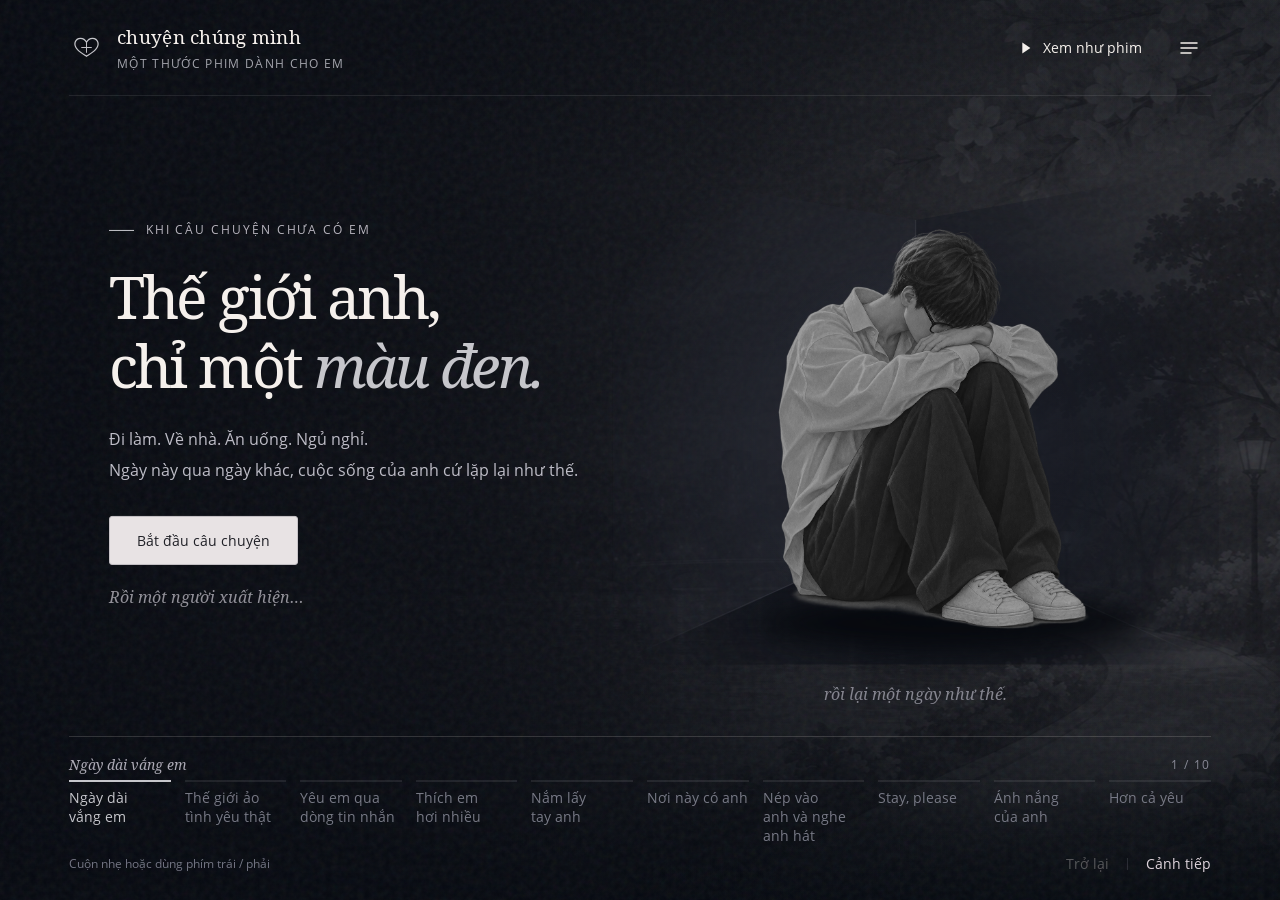
==== commit 8864841b: "Add Stay, please with mirror and Hoan Kiem letter illustrations" ====
--- a/chuyen-chung-minh/index.html
+++ b/chuyen-chung-minh/index.html
@@ -13,8 +13,8 @@
   <link rel="icon" href="./assets/favicon.svg" type="image/svg+xml">
   <link rel="preload" href="./assets/night-garden.webp" as="image" fetchpriority="high">
   <link rel="preload" href="./assets/story-serif.woff" as="font" type="font/woff" crossorigin>
-  <link rel="stylesheet" href="./style.css?v=full-moon-v26">
-  <script src="./story.js?v=guitar-evening-v24" defer></script>
+  <link rel="stylesheet" href="./style.css?v=stay-please-v27">
+  <script src="./story.js?v=stay-please-v27" defer></script>
 </head>
 <body data-chapter="0">
   <a class="skip-link" href="#story-title-0">Đến câu chuyện</a>
@@ -28,6 +28,7 @@
     <img class="library-ambience" src="./assets/library-together-v19.webp" alt="" decoding="async">
     <img class="lake-ambience" src="./assets/an-binh-night-v14.webp" alt="" decoding="async">
     <img class="guitar-ambience" src="./assets/guitar-evening-v24.webp" alt="" decoding="async">
+    <img class="stay-ambience" src="./assets/stay-letters-v27.webp" alt="" decoding="async">
     <div class="location-wash"></div>
     <div class="finale-night-sky"><div class="finale-stars"></div><img class="full-moon" src="./assets/full-moon-v26.webp" alt="" decoding="async"></div>
     <div class="grain"></div>
@@ -51,7 +52,7 @@
     </div>
   </header>
 
-  <main id="story" class="story-stage" aria-label="Câu chuyện qua chín hoạt cảnh" aria-roledescription="trình chiếu">
+  <main id="story" class="story-stage" aria-label="Câu chuyện qua mười hoạt cảnh" aria-roledescription="trình chiếu">
     <section class="slide is-active" id="truoc-khi" data-duration="14000" aria-labelledby="story-title-0" aria-roledescription="cảnh">
       <div class="slide-copy">
         <p class="eyebrow"><span class="tiny-line"></span>KHI CÂU CHUYỆN CHƯA CÓ EM</p>
@@ -202,10 +203,29 @@
       </figure>
     </section>
 
-    <section class="slide" id="co-mau" data-duration="16000" aria-labelledby="story-title-7" aria-roledescription="cảnh" inert aria-hidden="true">
+    <section class="slide" id="stay-please" data-duration="22000" aria-labelledby="story-title-7" aria-roledescription="cảnh" inert aria-hidden="true">
+      <div class="slide-copy">
+        <p class="eyebrow"><span class="tiny-line"></span>NHỮNG ĐIỀU MÌNH VIẾT CHO NHAU</p>
+        <h2 id="story-title-7" tabindex="-1">Stay,<br> <em>please</em></h2>
+        <p class="story-text">Mỗi người một bức thư,<br> đọc những lời người kia viết.<br> Bên Hồ Gươm, cùng hướng về Tháp Rùa.</p>
+        <p class="handwritten">Ở lại nhé, mình còn nhiều điều muốn viết.</p>
+      </div>
+      <div class="stage-art stay-art">
+        <figure class="stay-card stay-card-mirror">
+          <img src="./assets/stay-mirror-v27.webp" alt="Tranh vẽ lại ảnh trước gương: anh tóc layer, đeo kính, mặc áo khoác đen trên áo đỏ, đứng sau và hôn nhẹ lên tóc em; em tóc dài, mặc cardigan trắng và quần suông tối màu, cầm điện thoại chụp ảnh trong căn phòng ấm áp." decoding="async">
+          <figcaption>Một khoảnh khắc trước gương</figcaption>
+        </figure>
+        <figure class="stay-card stay-card-letters">
+          <img src="./assets/stay-letters-v27.webp" alt="Hai đứa ngồi cạnh nhau trên rìa bờ Hồ Gươm, quay về phía mặt nước và Tháp Rùa ở xa. Anh và em mỗi người cầm một bức thư riêng do người kia viết, yên lặng đọc dưới ánh sáng dịu." decoding="async">
+          <figcaption>Thư bên Hồ Gươm</figcaption>
+        </figure>
+      </div>
+    </section>
+
+    <section class="slide" id="co-mau" data-duration="16000" aria-labelledby="story-title-8" aria-roledescription="cảnh" inert aria-hidden="true">
       <div class="slide-copy">
         <p class="eyebrow"><span class="tiny-line"></span>NHỮNG ĐIỀU NHỎ BÉ CỦA HAI ĐỨA</p>
-        <h2 id="story-title-7" tabindex="-1">Những ngày thường,<br> bắt đầu <em>có màu.</em></h2>
+        <h2 id="story-title-8" tabindex="-1">Những ngày thường,<br> bắt đầu <em>có màu.</em></h2>
         <p class="story-text">Chúng mình dần thân thiết hơn,<br> có thêm những kỷ niệm cùng nhau.<br> Thế giới từng đen kịt của anh cũng dần đổi khác.</p>
         <p class="handwritten">Từng chút một. Kể từ khi có em.</p>
       </div>
@@ -218,10 +238,10 @@
       </div>
     </section>
 
-    <section class="slide" id="chung-minh" data-duration="16000" aria-labelledby="story-title-8" aria-roledescription="cảnh" inert aria-hidden="true">
+    <section class="slide" id="chung-minh" data-duration="16000" aria-labelledby="story-title-9" aria-roledescription="cảnh" inert aria-hidden="true">
       <div class="slide-copy">
         <p class="eyebrow"><span class="tiny-line"></span>VÀ CÂU CHUYỆN VẪN ĐANG ĐƯỢC VIẾT</p>
-        <h2 id="story-title-8" tabindex="-1">Đêm nay,<br> <em>trăng đẹp nhỉ</em></h2>
+        <h2 id="story-title-9" tabindex="-1">Đêm nay,<br> <em>trăng đẹp nhỉ</em></h2>
         <p class="story-text">Nếu có thể, ai chẳng muốn là xuân hạ thu đông của một người</p>
         <p class="handwritten final-note">Những trang tiếp theo, mình cùng viết nhé.</p>
         <button id="replay" class="primary-button replay-button" type="button">Kể lại từ đầu</button>
@@ -240,7 +260,7 @@
   </main>
 
   <footer class="story-footer">
-    <div class="footer-top"><p id="scene-caption">Ngày dài vắng em</p><span id="scene-position" class="scene-position">1 / 9</span></div>
+    <div class="footer-top"><p id="scene-caption">Ngày dài vắng em</p><span id="scene-position" class="scene-position">1 / 10</span></div>
     <nav class="chapter-nav" aria-label="Chọn cảnh">
       <button class="chapter-button is-current" type="button" data-goto="0" aria-current="step"><span class="chapter-track"><i></i></span><span>Ngày dài vắng em</span></button>
       <button class="chapter-button" type="button" data-goto="1"><span class="chapter-track"><i></i></span><span>Thế giới ảo tình yêu thật</span></button>
@@ -249,8 +269,9 @@
       <button class="chapter-button" type="button" data-goto="4"><span class="chapter-track"><i></i></span><span>Nắm lấy tay anh</span></button>
       <button class="chapter-button" type="button" data-goto="5"><span class="chapter-track"><i></i></span><span>Nơi này có anh</span></button>
       <button class="chapter-button" type="button" data-goto="6"><span class="chapter-track"><i></i></span><span>Nép vào anh và nghe anh hát</span></button>
-      <button class="chapter-button" type="button" data-goto="7"><span class="chapter-track"><i></i></span><span>Ánh nắng của anh</span></button>
-      <button class="chapter-button" type="button" data-goto="8"><span class="chapter-track"><i></i></span><span>Hơn cả yêu</span></button>
+      <button class="chapter-button" type="button" data-goto="7"><span class="chapter-track"><i></i></span><span>Stay, please</span></button>
+      <button class="chapter-button" type="button" data-goto="8"><span class="chapter-track"><i></i></span><span>Ánh nắng của anh</span></button>
+      <button class="chapter-button" type="button" data-goto="9"><span class="chapter-track"><i></i></span><span>Hơn cả yêu</span></button>
     </nav>
     <div class="footer-bottom"><span class="navigation-hint">Cuộn nhẹ hoặc dùng phím trái / phải</span><div class="scene-controls"><button id="previous" class="text-button" type="button" disabled>Trở lại</button><span class="control-divider"></span><button id="next" class="text-button next-button" type="button">Cảnh tiếp</button></div></div>
   </footer>
@@ -266,8 +287,9 @@
       <button type="button" data-goto="4"><span>Nắm lấy tay anh</span><small>Nắm tay em bước vào quán</small></button>
       <button type="button" data-goto="5"><span>Nơi này có anh</span><small>Tựa vai nghe nhạc bên hồ</small></button>
       <button type="button" data-goto="6"><span>Nép vào anh và nghe anh hát</span><small>Một buổi anh đàn cho em nghe</small></button>
-      <button type="button" data-goto="7"><span>Ánh nắng của anh</span><small>Những ngày thường bắt đầu có màu</small></button>
-      <button type="button" data-goto="8"><span>Hơn cả yêu</span><small>Những trang tiếp theo của chúng mình</small></button>
+      <button type="button" data-goto="7"><span>Stay, please</span><small>Trước gương và những lá thư bên Hồ Gươm</small></button>
+      <button type="button" data-goto="8"><span>Ánh nắng của anh</span><small>Những ngày thường bắt đầu có màu</small></button>
+      <button type="button" data-goto="9"><span>Hơn cả yêu</span><small>Những trang tiếp theo của chúng mình</small></button>
     </nav>
   </dialog>
   <p id="announcer" class="sr-only" aria-live="polite" aria-atomic="true"></p>
--- a/chuyen-chung-minh/style.css
+++ b/chuyen-chung-minh/style.css
@@ -15,8 +15,8 @@
 .embrace-art{right:2%;width:51%}.together-character{position:absolute;left:50%;bottom:0;height:98%;width:85%;object-fit:contain;transform:translateX(-50%);animation:couple-breathe 6s infinite ease-in-out}.embrace-glow{position:absolute;inset:5% 4%;background:radial-gradient(ellipse,#e99fbd25,transparent 69%);border-radius:50%;animation:glow-breathe 7s infinite ease-in-out}.embrace-orbit{position:absolute;width:72%;aspect-ratio:1;top:50%;left:50%;border:1px solid #edbacb20;border-radius:50%}.orbit-a{transform:translate(-50%,-50%) rotate(-22deg) scaleX(.75)}.orbit-b{transform:translate(-50%,-50%) rotate(22deg) scaleX(.75)}.embrace-heart{position:absolute;color:#edb9c7;font-family:var(--serif);font-size:2.3rem;animation:heart-rise 7s infinite both;opacity:0}.heart-one{left:22%;top:30%}.heart-two{right:21%;top:42%;animation-delay:2.3s;font-size:1.6rem}.heart-three{right:28%;top:15%;animation-delay:4.6s;font-size:1.4rem}
 .memories-art{right:3%;width:49%;height:94%;top:3%}.memory-line{position:absolute;width:92%;height:110px;border-bottom:1px solid #efced24f;border-radius:50%;top:1%;transform:rotate(-4deg)}.memory-card{position:absolute;width:207px;aspect-ratio:.79;padding:11px 11px 19px;background:#e2d3d1;box-shadow:0 20px 50px #070a124d;color:#40383f;animation:memory-float 7s ease-in-out infinite}.memory-picture{position:relative;height:84%;background:#6c6e8b;overflow:hidden}.memory-card figcaption{font-family:var(--serif);font-style:italic;font-size:.94rem;text-align:center;margin-top:11px}.memory-one{left:5%;top:8%;transform:rotate(-13deg);--card-rotation:-13deg}.memory-two{right:4%;top:22%;transform:rotate(10deg);--card-rotation:10deg;animation-delay:-2s}.memory-three{left:20%;top:48%;transform:rotate(-5deg);--card-rotation:-5deg;animation-delay:-4s}.memory-tape{position:absolute;left:50%;top:-12px;transform:translateX(-50%) rotate(-6deg);width:72px;height:24px;background:#d2c5bba6;opacity:.9}.first-memory{background:linear-gradient(150deg,#343c55,#9b7893)}.memory-at{position:absolute;font-size:4rem;left:24%;top:16%;font-family:Arial,sans-serif;transform:rotate(-12deg);color:#ead1df}.memory-miniheart{position:absolute;font-size:2.7rem;right:14%;bottom:14%;transform:rotate(17deg);color:#f5d4df}.drawn-comment{position:absolute;left:17%;bottom:22%;width:65px;height:36px;border:1px solid #dabacd77;border-radius:9px}.drawn-comment:after{content:"";position:absolute;width:25px;height:3px;background:#dabacd77;top:11px;left:12px;box-shadow:0 8px #dabacd77}.second-memory{background:linear-gradient(155deg,#6d7190,#d1a7b6)}.second-memory img{position:absolute;bottom:-23%;height:118%;width:auto;max-width:90%}.second-memory img:first-child{left:-4%}.second-memory img:last-child{right:-4%;height:112%}.third-memory{background:linear-gradient(155deg,#b17e91,#f2bfaa)}.third-memory>img{height:125%;position:absolute;top:1%;left:50%;transform:translateX(-50%)}.memories-caption{position:absolute;right:0;bottom:0;font-family:var(--serif);font-style:italic;color:#dfbbc4;font-size:1.1rem;transform:rotate(-7deg)}
 .final-art{right:2%;width:51%}.final-sun{position:absolute;width:68%;aspect-ratio:1;border-radius:50%;top:49%;left:50%;transform:translate(-50%,-50%);background:radial-gradient(ellipse,#f9c2b12e,#f2aeaf0d 65%,transparent 70%);animation:glow-breathe 7s infinite ease-in-out}.final-ring{position:absolute;width:65%;aspect-ratio:1;border-radius:50%;top:51%;left:50%;transform:translate(-50%,-50%);border:1px solid #f2bfbd3b;box-shadow:0 0 0 22px #f2bfbd07,0 0 0 44px #f2bfbd04}.final-boy,.final-girl{position:absolute;bottom:7%;height:87%;width:54%;object-fit:contain}.final-boy{left:8%;animation:final-sway 7s infinite ease-in-out}.final-girl{right:4%;height:81%;animation:final-sway 7s -2s infinite ease-in-out}.final-heart{position:absolute;top:1%;left:47%;font-size:3rem;color:#f2c6ce;font-family:var(--serif);animation:heart-beat 4s ease-in-out infinite}.final-caption{position:absolute;bottom:0;left:0;width:100%;text-align:center;font-size:1.25rem;color:#eed0d0;font-family:var(--serif);font-style:italic}.final-note{margin-top:20px}.replay-button{background:#ecc3bf;border-color:#ecc3bf;margin-top:22px}
-.story-footer{border-top:1px solid var(--line);padding-top:18px;display:flex;flex-direction:column}.footer-top{display:flex;justify-content:space-between;align-items:center;margin-bottom:13px}.footer-top p{font-size:.8rem;color:#adabb6;font-family:var(--serif);font-style:italic}.scene-position{font-size:.75rem;color:#888996;font-variant-numeric:tabular-nums;letter-spacing:.12em}.chapter-nav{display:grid;grid-template-columns:repeat(9,minmax(0,1fr));gap:14px}.chapter-button{border:0;padding:0;background:none;text-align:left;color:#777985;min-height:42px;font-size:.75rem;transition:color .4s}.chapter-button:hover{color:#d8c8cf}.chapter-track{height:2px;background:#9897a426;display:block;margin-bottom:11px;overflow:hidden}.chapter-track i{display:block;width:100%;height:100%;background:var(--accent);transform:scaleX(0);transform-origin:left;transition:transform .7s,background 1s}.chapter-button.is-past .chapter-track i,.chapter-button.is-current .chapter-track i{transform:scaleX(1)}.chapter-button.is-past{color:#b0a8b7}.chapter-button.is-current{color:var(--accent)}.is-playing .chapter-button.is-current .chapter-track i{transition:none;transform:scaleX(var(--progress,0))}.footer-bottom{display:flex;align-items:center;justify-content:space-between;margin-top:8px}.navigation-hint{font-size:.72rem;color:#737583}.scene-controls{display:flex;align-items:center;gap:18px}.scene-controls>.text-button{min-height:36px;font-size:.8rem}.control-divider{width:1px;height:12px;background:#a6a4b42e}.next-button{color:#dfd4dc}
-body[data-chapter="1"]{--gray:.8;--landscape-opacity:.29;--warm-opacity:.15;--scene-color:#0d111a;--accent:#d6a5b7}body[data-chapter="2"]{--gray:.58;--landscape-opacity:.43;--warm-opacity:.3;--scene-color:#111829;--accent:#e5afc8}body[data-chapter="4"]{--gray:.3;--landscape-opacity:.59;--warm-opacity:.5;--scene-color:#162039;--accent:#f0bbcd}body[data-chapter="5"]{--gray:.12;--landscape-opacity:.7;--warm-opacity:.7;--scene-color:#1e2942;--accent:#f3b7c6}body[data-chapter="7"]{--gray:0;--landscape-opacity:.82;--warm-opacity:.8;--scene-color:#24324d;--accent:#f7c0c4}body[data-chapter="8"]{--gray:0;--landscape-opacity:.9;--warm-opacity:1;--scene-color:#293952;--accent:#f6c5bd}body[data-chapter="4"] .landscape{transform:scale(1.13) translateX(-1%)}body[data-chapter="5"] .landscape{transform:scale(1.09) translateY(-1%)}body[data-chapter="7"] .landscape{transform:scale(1.1) translateX(-1%)}body[data-chapter="8"] .landscape{transform:scale(1.03)}
+.story-footer{border-top:1px solid var(--line);padding-top:18px;display:flex;flex-direction:column}.footer-top{display:flex;justify-content:space-between;align-items:center;margin-bottom:13px}.footer-top p{font-size:.8rem;color:#adabb6;font-family:var(--serif);font-style:italic}.scene-position{font-size:.75rem;color:#888996;font-variant-numeric:tabular-nums;letter-spacing:.12em}.chapter-nav{display:grid;grid-template-columns:repeat(10,minmax(0,1fr));gap:14px}.chapter-button{border:0;padding:0;background:none;text-align:left;color:#777985;min-height:42px;font-size:.75rem;transition:color .4s}.chapter-button:hover{color:#d8c8cf}.chapter-track{height:2px;background:#9897a426;display:block;margin-bottom:11px;overflow:hidden}.chapter-track i{display:block;width:100%;height:100%;background:var(--accent);transform:scaleX(0);transform-origin:left;transition:transform .7s,background 1s}.chapter-button.is-past .chapter-track i,.chapter-button.is-current .chapter-track i{transform:scaleX(1)}.chapter-button.is-past{color:#b0a8b7}.chapter-button.is-current{color:var(--accent)}.is-playing .chapter-button.is-current .chapter-track i{transition:none;transform:scaleX(var(--progress,0))}.footer-bottom{display:flex;align-items:center;justify-content:space-between;margin-top:8px}.navigation-hint{font-size:.72rem;color:#737583}.scene-controls{display:flex;align-items:center;gap:18px}.scene-controls>.text-button{min-height:36px;font-size:.8rem}.control-divider{width:1px;height:12px;background:#a6a4b42e}.next-button{color:#dfd4dc}
+body[data-chapter="1"]{--gray:.8;--landscape-opacity:.29;--warm-opacity:.15;--scene-color:#0d111a;--accent:#d6a5b7}body[data-chapter="2"]{--gray:.58;--landscape-opacity:.43;--warm-opacity:.3;--scene-color:#111829;--accent:#e5afc8}body[data-chapter="4"]{--gray:.3;--landscape-opacity:.59;--warm-opacity:.5;--scene-color:#162039;--accent:#f0bbcd}body[data-chapter="5"]{--gray:.12;--landscape-opacity:.7;--warm-opacity:.7;--scene-color:#1e2942;--accent:#f3b7c6}body[data-chapter="8"]{--gray:0;--landscape-opacity:.82;--warm-opacity:.8;--scene-color:#24324d;--accent:#f7c0c4}body[data-chapter="9"]{--gray:0;--landscape-opacity:.9;--warm-opacity:1;--scene-color:#293952;--accent:#f6c5bd}body[data-chapter="4"] .landscape{transform:scale(1.13) translateX(-1%)}body[data-chapter="5"] .landscape{transform:scale(1.09) translateY(-1%)}body[data-chapter="8"] .landscape{transform:scale(1.1) translateX(-1%)}body[data-chapter="9"] .landscape{transform:scale(1.03)}
 .particle{position:absolute;width:3px;height:3px;border-radius:60% 20%;background:#f3c1bd;opacity:0;animation:particle-drift var(--duration,18s) var(--delay,0s) linear infinite;left:var(--x);top:var(--y);filter:grayscale(var(--gray));transition:filter 1.5s}.particles{position:absolute;inset:0;opacity:var(--warm-opacity);transition:opacity 1.5s}.scene-wipe{position:absolute;inset:0;z-index:9;pointer-events:none;background:linear-gradient(115deg,transparent 22%,#e7b4cb0f 48%,#f7d1c61a 51%,transparent 75%);transform:translateX(-120%)}.is-transitioning .scene-wipe{animation:scene-wipe 1s cubic-bezier(.3,.5,.2,1)}
 .chapters-dialog{color:var(--paper);width:min(560px,calc(100% - 32px));max-height:calc(100dvh - 50px);padding:24px 32px 29px;background:#171f2e;border:1px solid #bfb5c332;border-radius:10px;box-shadow:0 30px 100px #01030bb3;overflow:auto}.chapters-dialog::backdrop{background:#070a14c9;backdrop-filter:blur(10px)}.dialog-top{display:flex;justify-content:space-between;align-items:center}.dialog-top .icon-button{font-size:1.8rem;font-family:var(--serif)}.chapters-dialog h2{font-size:1.8rem;line-height:1.3;margin:8px 0 23px}.chapters-dialog nav{display:grid}.chapters-dialog nav button{display:grid;gap:6px;text-align:left;border:0;border-top:1px solid #9295ac24;background:none;padding:16px 8px;transition:background .2s}.chapters-dialog nav button:hover{background:#8390ae14}.chapters-dialog nav button span{font-size:.94rem}.chapters-dialog nav button small{font-size:.75rem;color:#a5a1b1}.chapters-dialog nav button[aria-current=step] span{color:var(--rose)}.skip-link{position:fixed;left:20px;top:-80px;background:var(--paper);color:var(--ink);padding:12px 18px;z-index:100}.skip-link:focus{top:15px}.sr-only{position:absolute;width:1px;height:1px;padding:0;margin:-1px;overflow:hidden;clip:rect(0,0,0,0);white-space:nowrap;border:0}.noscript-message{position:fixed;bottom:0;left:0;right:0;padding:10px;text-align:center;background:#202738;z-index:90}
 @keyframes copy-arrive{from{opacity:0;translate:0 16px}to{opacity:1;translate:0 0}}@keyframes clock-turn{to{transform:rotate(360deg)}}@keyframes lone-breathe{0%,100%{transform:translateX(-50%) translateY(0)}50%{transform:translateX(-50%) translateY(-5px)}}@keyframes cycle-light{0%,12%,100%{opacity:.9;filter:brightness(1.3)}25%,87%{opacity:.32;filter:brightness(.7)}}@keyframes card-hover{0%,100%{transform:rotate(-5deg) translateY(0)}50%{transform:rotate(-3deg) translateY(-9px)}}@keyframes comment-arrive{0%,6%{opacity:0;transform:translateY(10px)}19%,88%{opacity:1;transform:translateY(0)}100%{opacity:0;transform:translateY(-4px)}}@keyframes sparkle{0%,100%{opacity:.2;transform:scale(.6)}50%{opacity:.9;transform:scale(1.2)}}@keyframes glow-breathe{0%,100%{opacity:.65}50%{opacity:1}}@keyframes phone-hover{0%,100%{transform:rotate(7deg) translateY(0)}50%{transform:rotate(5deg) translateY(-8px)}}@keyframes typing{0%,70%,100%{transform:translateY(0);opacity:.4}35%{transform:translateY(-3px);opacity:1}}@keyframes float-small{0%,100%{translate:0 0}50%{translate:0 -10px}}@keyframes chat-arrive{0%,4%{opacity:0;translate:0 8px}14%,91%{opacity:1;translate:0 0}100%{opacity:0;translate:0 -4px}}@keyframes meet-from-left{from{transform:translateX(-38%);opacity:0}12%{opacity:1}to{transform:translateX(0);opacity:1}}@keyframes meet-from-right{from{transform:translateX(38%);opacity:0}12%{opacity:1}to{transform:translateX(0);opacity:1}}@keyframes heart-beat{0%,100%{scale:1;opacity:.65}50%{scale:1.1;opacity:1}}@keyframes couple-breathe{0%,100%{transform:translateX(-50%) rotate(-.7deg)}50%{transform:translateX(-50%) rotate(.7deg)}}@keyframes heart-rise{0%{opacity:0;translate:0 25px;rotate:-10deg}25%{opacity:.75}100%{opacity:0;translate:9px -45px;rotate:12deg}}@keyframes memory-float{0%,100%{transform:rotate(var(--card-rotation)) translateY(0)}50%{transform:rotate(calc(var(--card-rotation) + 2deg)) translateY(-9px)}}@keyframes final-sway{0%,100%{translate:0 0}50%{translate:0 -5px}}@keyframes particle-drift{0%{opacity:0;transform:translate(0,0) rotate(0)}15%{opacity:.65}85%{opacity:.35}100%{opacity:0;transform:translate(-100px,-210px) rotate(180deg)}}@keyframes scene-wipe{from{transform:translateX(-120%)}to{transform:translateX(120%)}}
@@ -314,7 +314,7 @@
   --theme-dialog:#382a3c;--theme-shadow:#28152d55;--theme-backdrop:#211326b3;
   --theme-art-shadow:#2c163d42;--accent:#ffe0ef;--rose:#ffe0ef
 }
-body:is([data-chapter="3"],[data-chapter="4"],[data-chapter="5"],[data-chapter="6"],[data-chapter="7"],[data-chapter="8"]){
+body:is([data-chapter="3"],[data-chapter="4"],[data-chapter="5"],[data-chapter="6"],[data-chapter="7"],[data-chapter="8"],[data-chapter="9"]){
   color-scheme:light;--gray:0;
   --theme-ink:#3b2735;--theme-body:#604250;--theme-muted:#735361;--theme-past:#6b475b;
   --theme-soft:#994569;--theme-line:#874a682b;--theme-track:#874a682b;
@@ -327,8 +327,8 @@
 }
 body[data-chapter="4"]{--dawn:.84;--chrome-color:#efd3df}
 body[data-chapter="5"]{--dawn:.91;--chrome-color:#f6e0eb}
-body[data-chapter="7"]{--dawn:.97;--chrome-color:#fff1f7}
-body[data-chapter="8"]{--dawn:1;--chrome-color:#fff7fb;--accent:#b04c78;--rose:#b04c78}
+body[data-chapter="8"]{--dawn:.97;--chrome-color:#fff1f7}
+body[data-chapter="9"]{--dawn:1;--chrome-color:#fff7fb;--accent:#b04c78;--rose:#b04c78}
 .dawn-surface{
   position:absolute;inset:0;pointer-events:none;opacity:var(--dawn);
   background:radial-gradient(ellipse at 91% 11%,#f7c9dfb3,transparent 56%),
@@ -407,7 +407,7 @@
     linear-gradient(0deg,#fff4f9ed 0%,#fff4f900 32%,#fff8fb00 76%,#fff8fbc9 100%);
   transition:opacity 1.4s ease
 }
-body:is([data-chapter="3"],[data-chapter="4"],[data-chapter="5"],[data-chapter="6"]) .location-wash{opacity:1}
+body:is([data-chapter="3"],[data-chapter="4"],[data-chapter="5"],[data-chapter="6"],[data-chapter="7"]) .location-wash{opacity:1}
 @media(max-width:760px){
   :is(.cafe-ambience,.library-ambience,.lake-ambience){filter:blur(8px) saturate(.88) brightness(1.03)}
   .location-wash{
@@ -500,7 +500,7 @@
   aspect-ratio:1;object-fit:contain;
   filter:drop-shadow(0 0 18px #e6effa52) drop-shadow(0 0 64px #d5e5fb33)
 }
-body[data-chapter="8"]{
+body[data-chapter="9"]{
   color-scheme:dark;--chrome-color:#111f3a;
   --theme-ink:#fbf6ed;--theme-body:#dde8f6;--theme-muted:#bbcce4;
   --theme-past:#c4d3e9;--theme-soft:#efd5e3;--theme-line:#d5e7fb33;
@@ -508,8 +508,8 @@
   --theme-backdrop:#030b1bd9;--theme-art-shadow:#02091944;
   --theme-button-ink:#15213b;--accent:#f1d3df;--rose:#f1d3df
 }
-body[data-chapter="8"] .finale-night-sky{opacity:1}
-body[data-chapter="8"] .primary-button:hover{background:#f8e3eb;border-color:#f8e3eb}
+body[data-chapter="9"] .finale-night-sky{opacity:1}
+body[data-chapter="9"] .primary-button:hover{background:#f8e3eb;border-color:#f8e3eb}
 #chung-minh :is(.final-sun,.final-ring){display:none}
 @media(max-width:760px){
   .full-moon{top:106px;right:12px;width:96px}
@@ -518,3 +518,46 @@
   .full-moon{top:15%;right:3%;width:clamp(90px,14vw,150px)}
 }
 @media(prefers-reduced-motion:reduce){.finale-night-sky{transition:none}}
+
+
+/* Two illustrated keepsakes belong to one chapter. */
+body[data-chapter="7"]{--dawn:.955;--chrome-color:#fcecf3}
+.stay-ambience{
+  position:absolute;inset:0;width:100%;height:100%;object-fit:cover;
+  object-position:50% 42%;opacity:0;pointer-events:none;
+  filter:blur(12px) saturate(.8) brightness(1.04);transform:scale(1.08);
+  transition:opacity 1.4s ease
+}
+body[data-chapter="7"] .stay-ambience{opacity:1}
+body[data-chapter="7"] .landscape{opacity:0}
+#stay-please>.stay-art{
+  display:flex;align-items:center;justify-content:center;
+  right:2.6%;width:48%;gap:20px;padding:24px 0
+}
+.stay-card{
+  flex:0 1 auto;width:46%;max-width:calc((var(--art-height,500px) - 72px) * .75);
+  margin:0;padding:8px 8px 12px;min-width:0;
+  background:#fff8fc;border:1px solid #fffdfb99;
+  box-shadow:0 16px 32px var(--theme-art-shadow);
+  transform-origin:center;transform:rotate(-3deg)
+}
+.stay-card-letters{transform:rotate(3deg)}
+.stay-card img{display:block;width:100%;height:auto;aspect-ratio:3/4;object-fit:contain;background:#f0e7e6}
+.stay-card figcaption{
+  color:#6a4355;font-family:var(--serif);font-style:italic;
+  font-size:.9rem;line-height:1.4;text-align:center;margin-top:8px;text-wrap:balance
+}
+@media(max-width:760px){
+  #stay-please{overflow-y:auto;grid-template-rows:max-content minmax(275px,1fr);overscroll-behavior-y:contain}
+  #stay-please>.stay-art{position:relative;inset:auto;width:96%;height:100%;min-height:275px;padding:14px 6px 12px;gap:10px}
+  .stay-card{width:calc(50% - 5px);max-width:none;padding:6px 6px 10px}
+  .stay-card figcaption{font-size:.76rem;margin-top:7px}
+  .stay-ambience{filter:blur(9px) saturate(.8) brightness(1.04)}
+}
+@media(orientation:landscape) and (max-height:500px){
+  #stay-please{overflow:hidden;grid-template-rows:none}
+  #stay-please>.stay-art{position:absolute;left:auto;right:2%;top:1%;bottom:1%;width:46%;height:auto;min-height:0;padding:12px 0;gap:12px}
+  .stay-card{width:46%;max-width:calc((var(--art-height,300px) - 62px) * .75);padding:5px 5px 8px}
+  .stay-card figcaption{font-size:.65rem;margin-top:5px}
+}
+@media(prefers-reduced-motion:reduce){.stay-ambience{transition:none}}
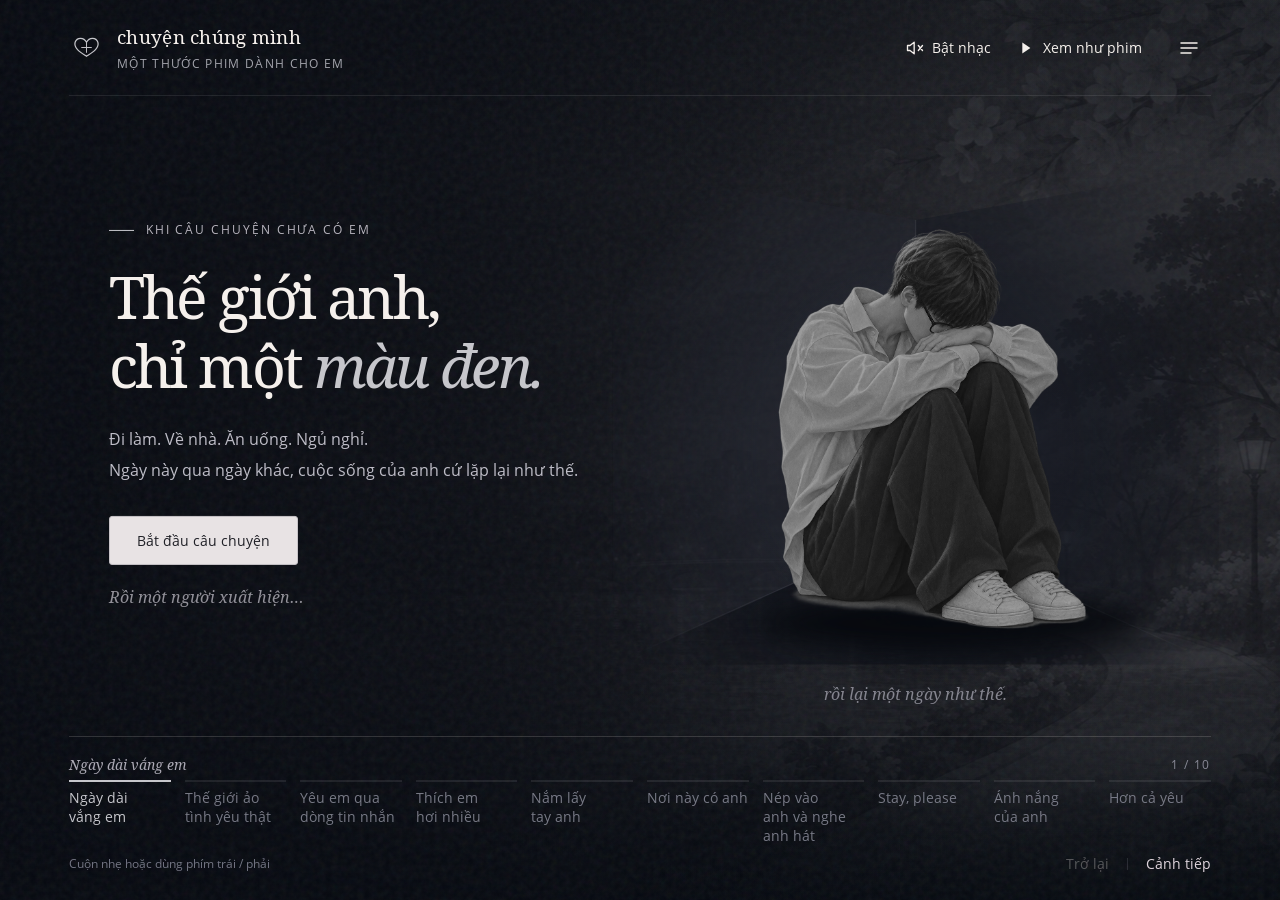
==== commit a1f94516: "Play uploaded choruses for the first three story scenes" ====
--- a/chuyen-chung-minh/index.html
+++ b/chuyen-chung-minh/index.html
@@ -13,8 +13,9 @@
   <link rel="icon" href="./assets/favicon.svg" type="image/svg+xml">
   <link rel="preload" href="./assets/night-garden.webp" as="image" fetchpriority="high">
   <link rel="preload" href="./assets/story-serif.woff" as="font" type="font/woff" crossorigin>
-  <link rel="stylesheet" href="./style.css?v=stay-please-v27">
-  <script src="./story.js?v=stay-please-v27" defer></script>
+  <link rel="stylesheet" href="./style.css?v=chorus-v29">
+  <script src="./story.js?v=chorus-v29" defer></script>
+  <script src="./music.js?v=chorus-v29" defer></script>
 </head>
 <body data-chapter="0">
   <a class="skip-link" href="#story-title-0">Đến câu chuyện</a>
@@ -41,6 +42,11 @@
       <span>chuyện chúng mình<span class="wordmark-sub">MỘT THƯỚC PHIM DÀNH CHO EM</span></span>
     </a>
     <div class="header-actions">
+      <button id="music-toggle" class="text-button music-toggle" type="button" aria-label="Bật nhạc" aria-pressed="false" aria-describedby="music-status" title="Bật nhạc" data-state="off">
+        <svg class="music-off" viewBox="0 0 24 24" fill="none" aria-hidden="true"><path d="M11 5 6 9H3v6h3l5 4V5Zm5 4 5 6m0-6-5 6" stroke="currentColor" stroke-width="1.6" stroke-linecap="round" stroke-linejoin="round"/></svg>
+        <svg class="music-on" viewBox="0 0 24 24" fill="none" aria-hidden="true"><path d="M11 5 6 9H3v6h3l5 4V5Zm4 3a6 6 0 0 1 0 8m3-11a10 10 0 0 1 0 14" stroke="currentColor" stroke-width="1.6" stroke-linecap="round" stroke-linejoin="round"/></svg>
+        <span>Bật nhạc</span>
+      </button>
       <button id="autoplay" class="text-button auto-button" aria-label="Xem như phim" type="button" aria-pressed="false">
         <svg class="play-icon" viewBox="0 0 20 20" aria-hidden="true"><path d="m7 4 9 6-9 6Z" fill="currentColor"/></svg>
         <svg class="pause-icon" viewBox="0 0 20 20" aria-hidden="true"><path d="M6 4h3v12H6zm5 0h3v12h-3z" fill="currentColor"/></svg>
@@ -292,6 +298,8 @@
       <button type="button" data-goto="9"><span>Hơn cả yêu</span><small>Những trang tiếp theo của chúng mình</small></button>
     </nav>
   </dialog>
+  <audio id="story-music" preload="metadata" playsinline></audio>
+  <p id="music-status" class="sr-only" role="status" aria-live="polite" aria-atomic="true"></p>
   <p id="announcer" class="sr-only" aria-live="polite" aria-atomic="true"></p>
   <noscript><p class="noscript-message">Bật JavaScript để xem hoạt cảnh và chuyển qua các chương.</p></noscript>
 </body>
--- a/chuyen-chung-minh/style.css
+++ b/chuyen-chung-minh/style.css
@@ -561,3 +561,24 @@
   .stay-card figcaption{font-size:.65rem;margin-top:5px}
 }
 @media(prefers-reduced-motion:reduce){.stay-ambience{transition:none}}
+
+/* Optional music follows the active scene; one tap enables sound. */
+.music-toggle{flex-shrink:0;gap:7px}
+.music-toggle svg{width:20px;height:20px;flex-shrink:0}
+.music-toggle .music-on{display:none}
+.music-toggle[aria-pressed="true"] .music-on{display:block}
+.music-toggle[aria-pressed="true"] .music-off{display:none}
+.music-toggle[aria-pressed="true"]{color:var(--rose)}
+.music-toggle[data-state="unavailable"]{color:inherit}
+@media(max-width:760px){
+  .music-toggle{width:36px;min-width:36px;padding:6px}
+  .music-toggle>span{display:none}
+}
+@media(max-width:480px){
+  .header-actions{gap:4px}
+  .auto-button,.header-actions .icon-button{width:36px;min-width:36px}
+  .auto-button>span{display:none}
+  .auto-button:after,.auto-button[aria-pressed="true"]:after{content:none}
+}
+
+#story-music{display:none}
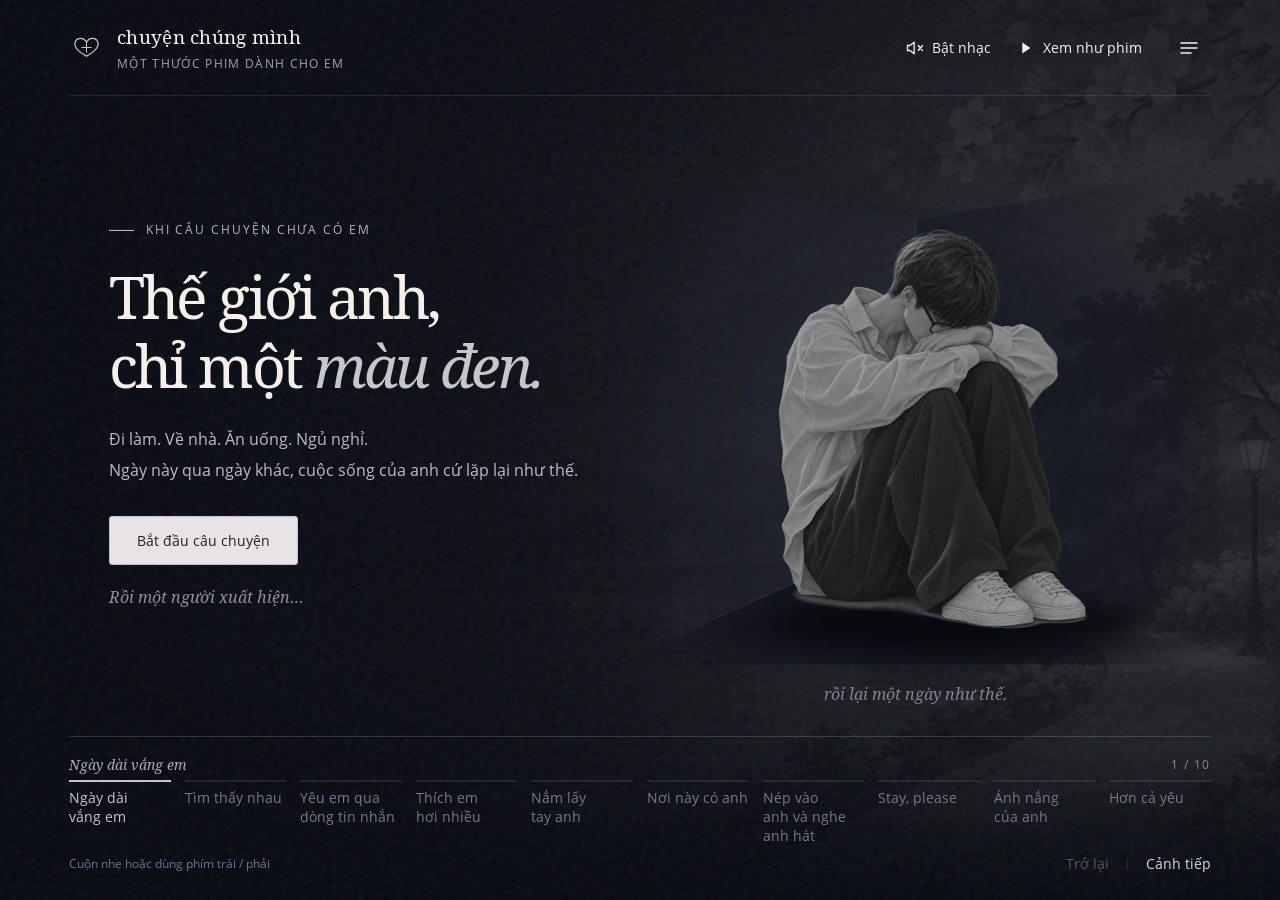
==== commit ef25816a: "Add choruses for every scene and rename Threads chapter to Tìm thấy nhau" ====
--- a/chuyen-chung-minh/index.html
+++ b/chuyen-chung-minh/index.html
@@ -13,9 +13,9 @@
   <link rel="icon" href="./assets/favicon.svg" type="image/svg+xml">
   <link rel="preload" href="./assets/night-garden.webp" as="image" fetchpriority="high">
   <link rel="preload" href="./assets/story-serif.woff" as="font" type="font/woff" crossorigin>
-  <link rel="stylesheet" href="./style.css?v=chorus-v29">
-  <script src="./story.js?v=chorus-v29" defer></script>
-  <script src="./music.js?v=chorus-v29" defer></script>
+  <link rel="stylesheet" href="./style.css?v=chorus-v30">
+  <script src="./story.js?v=chorus-v30" defer></script>
+  <script src="./music.js?v=chorus-v30" defer></script>
 </head>
 <body data-chapter="0">
   <a class="skip-link" href="#story-title-0">Đến câu chuyện</a>
@@ -269,7 +269,7 @@
     <div class="footer-top"><p id="scene-caption">Ngày dài vắng em</p><span id="scene-position" class="scene-position">1 / 10</span></div>
     <nav class="chapter-nav" aria-label="Chọn cảnh">
       <button class="chapter-button is-current" type="button" data-goto="0" aria-current="step"><span class="chapter-track"><i></i></span><span>Ngày dài vắng em</span></button>
-      <button class="chapter-button" type="button" data-goto="1"><span class="chapter-track"><i></i></span><span>Thế giới ảo tình yêu thật</span></button>
+      <button class="chapter-button" type="button" data-goto="1"><span class="chapter-track"><i></i></span><span>Tìm thấy nhau</span></button>
       <button class="chapter-button" type="button" data-goto="2"><span class="chapter-track"><i></i></span><span>Yêu em qua dòng tin nhắn</span></button>
       <button class="chapter-button" type="button" data-goto="3"><span class="chapter-track"><i></i></span><span>Thích em hơi nhiều</span></button>
       <button class="chapter-button" type="button" data-goto="4"><span class="chapter-track"><i></i></span><span>Nắm lấy tay anh</span></button>
@@ -287,7 +287,7 @@
     <h2 id="chapters-title">Đến một người <em>đặc biệt.</em></h2>
     <nav aria-label="Các chương của câu chuyện">
       <button type="button" data-goto="0"><span>Ngày dài vắng em</span><small>Những ngày đen trắng</small></button>
-      <button type="button" data-goto="1"><span>Thế giới ảo tình yêu thật</span><small>Những bình luận đầu tiên</small></button>
+      <button type="button" data-goto="1"><span>Tìm thấy nhau</span><small>Những bình luận đầu tiên</small></button>
       <button type="button" data-goto="2"><span>Yêu em qua dòng tin nhắn</span><small>Hai thế giới bắt đầu chạm nhau</small></button>
       <button type="button" data-goto="3"><span>Thích em hơi nhiều</span><small>Cùng làm việc ở thư viện HVTC</small></button>
       <button type="button" data-goto="4"><span>Nắm lấy tay anh</span><small>Nắm tay em bước vào quán</small></button>
--- a/chuyen-chung-minh/style.css
+++ b/chuyen-chung-minh/style.css
@@ -582,3 +582,11 @@
 }
 
 #story-music{display:none}
+
+@media(max-width:360px){
+  .site-header{gap:6px}
+  .wordmark{gap:5px}
+  .wordmark>svg{width:20px;height:20px}
+  .header-actions{gap:2px}
+  .music-toggle,.auto-button,.header-actions .icon-button{width:32px;min-width:32px}
+}
